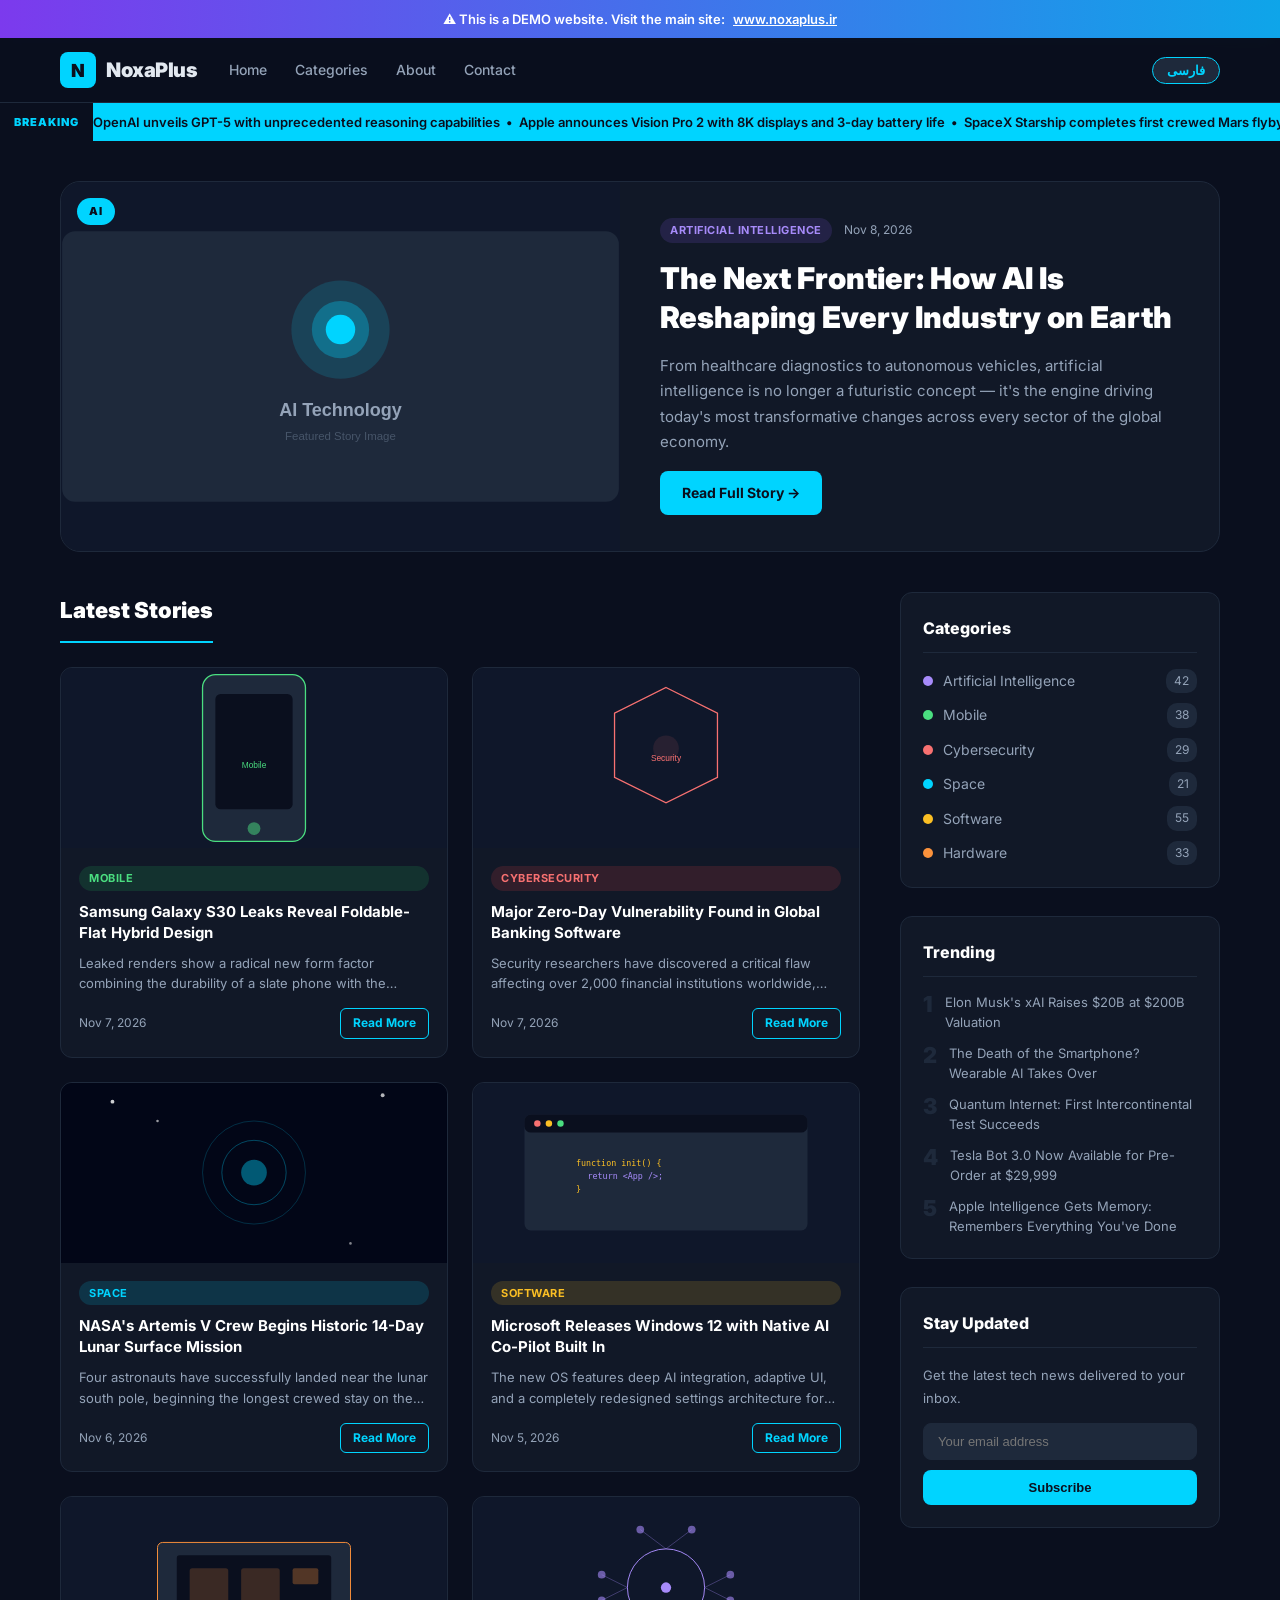
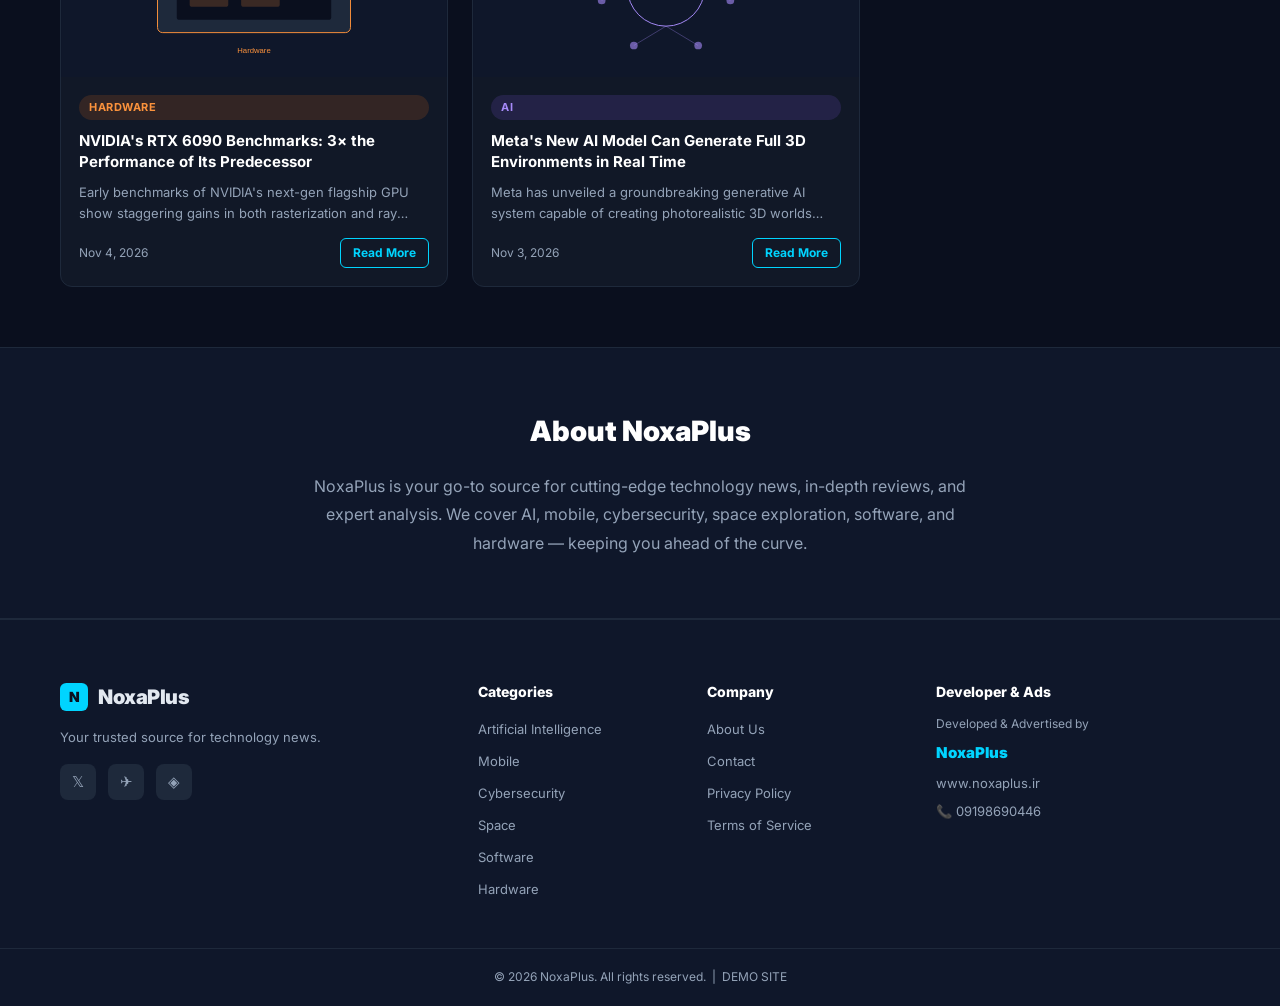
==== index.html @ c2818c13 "Initial commit: NoxaPlus tech news demo site" ====
<!DOCTYPE html>
<html lang="en" dir="ltr">
<head>
  <meta charset="UTF-8" />
  <meta name="viewport" content="width=device-width, initial-scale=1.0" />
  <title>NoxaPlus — Tech News (DEMO)</title>
  <link rel="stylesheet" href="style.css" />
  <link rel="preconnect" href="https://fonts.googleapis.com" />
  <link rel="preconnect" href="https://fonts.gstatic.com" crossorigin />
  <link href="https://fonts.googleapis.com/css2?family=Inter:wght@400;600;700;900&family=Vazirmatn:wght@400;600;700;900&display=swap" rel="stylesheet" />
</head>
<body>

<!-- DEMO BANNER -->
<div class="demo-banner">
  <span data-en="⚠️ This is a DEMO website. Visit the main site:" data-fa="⚠️ این یک وب‌سایت نمونه است. به سایت اصلی مراجعه کنید:"></span>
  <a href="https://www.noxaplus.ir" target="_blank">www.noxaplus.ir</a>
</div>

<!-- HEADER -->
<header class="header">
  <div class="container header-inner">
    <a href="#" class="logo">
      <svg width="36" height="36" viewBox="0 0 36 36" fill="none" xmlns="http://www.w3.org/2000/svg">
        <rect width="36" height="36" rx="8" fill="#00d4ff"/>
        <text x="18" y="25" text-anchor="middle" font-size="18" font-weight="900" fill="#0a0f1e" font-family="Inter">N</text>
      </svg>
      <span>NoxaPlus</span>
    </a>
    <nav class="nav">
      <a href="#" data-en="Home" data-fa="خانه">Home</a>
      <a href="#categories" data-en="Categories" data-fa="دسته‌بندی">Categories</a>
      <a href="#about" data-en="About" data-fa="درباره">About</a>
      <a href="#contact" data-en="Contact" data-fa="تماس">Contact</a>
    </nav>
    <button class="lang-toggle" id="langToggle" onclick="toggleLang()">فارسی</button>
    <button class="menu-btn" id="menuBtn" onclick="toggleMenu()">☰</button>
  </div>
  <nav class="mobile-nav" id="mobileNav">
    <a href="#" data-en="Home" data-fa="خانه">Home</a>
    <a href="#categories" data-en="Categories" data-fa="دسته‌بندی">Categories</a>
    <a href="#about" data-en="About" data-fa="درباره">About</a>
    <a href="#contact" data-en="Contact" data-fa="تماس">Contact</a>
  </nav>
</header>

<!-- BREAKING NEWS TICKER -->
<div class="ticker-wrap">
  <div class="ticker-label" data-en="BREAKING" data-fa="خبر فوری">BREAKING</div>
  <div class="ticker">
    <div class="ticker-inner">
      <span data-en="OpenAI unveils GPT-5 with unprecedented reasoning capabilities" data-fa="اوپن‌ای جی‌پی‌تی ۵ را با قابلیت‌های استدلالی بی‌سابقه معرفی کرد"></span> &nbsp;•&nbsp;
      <span data-en="Apple announces Vision Pro 2 with 8K displays and 3-day battery life" data-fa="اپل ویژن پرو ۲ با نمایشگر ۸K و باتری ۳ روزه معرفی کرد"></span> &nbsp;•&nbsp;
      <span data-en="SpaceX Starship completes first crewed Mars flyby mission" data-fa="اسپیس‌ایکس استارشیپ اولین ماموریت انسانی اطراف مریخ را تکمیل کرد"></span> &nbsp;•&nbsp;
      <span data-en="Google DeepMind solves protein folding for all known life forms" data-fa="گوگل دیپ‌مایند تاخوردگی پروتئین برای تمام موجودات شناخته‌شده را حل کرد"></span> &nbsp;•&nbsp;
      <span data-en="Samsung unveils 2nm chip architecture, 40% faster than current generation" data-fa="سامسونگ معماری چیپ ۲ نانومتری را معرفی کرد، ۴۰٪ سریع‌تر از نسل فعلی"></span>
    </div>
  </div>
</div>

<!-- HERO -->
<section class="hero container">
  <div class="hero-card">
    <div class="hero-img">
      <img src="assets/hero.svg" alt="Featured" />
      <span class="hero-tag" data-en="AI" data-fa="هوش مصنوعی">AI</span>
    </div>
    <div class="hero-body">
      <div class="meta">
        <span class="category-badge ai" data-en="Artificial Intelligence" data-fa="هوش مصنوعی">Artificial Intelligence</span>
        <span class="date">Nov 8, 2026</span>
      </div>
      <h1 data-en="The Next Frontier: How AI Is Reshaping Every Industry on Earth" data-fa="مرز بعدی: چگونه هوش مصنوعی هر صنعتی را در زمین بازتعریف می‌کند">The Next Frontier: How AI Is Reshaping Every Industry on Earth</h1>
      <p data-en="From healthcare diagnostics to autonomous vehicles, artificial intelligence is no longer a futuristic concept — it's the engine driving today's most transformative changes across every sector of the global economy." data-fa="از تشخیص پزشکی تا خودروهای خودران، هوش مصنوعی دیگر یک مفهوم آینده‌نگرانه نیست — بلکه موتور محرک تحولات امروز در هر بخش از اقتصاد جهانی است.">From healthcare diagnostics to autonomous vehicles, artificial intelligence is no longer a futuristic concept — it's the engine driving today's most transformative changes across every sector of the global economy.</p>
      <a href="#" class="btn-read" data-en="Read Full Story →" data-fa="مطالعه کامل →">Read Full Story →</a>
    </div>
  </div>
</section>

<!-- MAIN CONTENT -->
<main class="main-layout container">

  <!-- NEWS GRID -->
  <section class="news-section">
    <h2 class="section-title" data-en="Latest Stories" data-fa="آخرین اخبار">Latest Stories</h2>
    <div class="news-grid">

      <article class="card">
        <div class="card-img"><img src="assets/mobile.svg" alt="Mobile" /></div>
        <div class="card-body">
          <span class="category-badge mobile" data-en="Mobile" data-fa="موبایل">Mobile</span>
          <h3 data-en="Samsung Galaxy S30 Leaks Reveal Foldable-Flat Hybrid Design" data-fa="لیک‌های گلکسی S30 سامسونگ طراحی هیبریدی تاشو-تخت را نشان می‌دهد">Samsung Galaxy S30 Leaks Reveal Foldable-Flat Hybrid Design</h3>
          <p class="card-excerpt" data-en="Leaked renders show a radical new form factor combining the durability of a slate phone with the flexibility of a foldable." data-fa="رندرهای لیک‌شده یک فرم‌فاکتور جدید رادیکال را نشان می‌دهد.">Leaked renders show a radical new form factor combining the durability of a slate phone with the flexibility of a foldable.</p>
          <div class="card-footer">
            <span class="date">Nov 7, 2026</span>
            <a href="#" class="btn-more" data-en="Read More" data-fa="بیشتر بخوانید">Read More</a>
          </div>
        </div>
      </article>

      <article class="card">
        <div class="card-img"><img src="assets/cyber.svg" alt="Cybersecurity" /></div>
        <div class="card-body">
          <span class="category-badge cyber" data-en="Cybersecurity" data-fa="امنیت سایبری">Cybersecurity</span>
          <h3 data-en="Major Zero-Day Vulnerability Found in Global Banking Software" data-fa="آسیب‌پذیری روز صفر بزرگ در نرم‌افزار بانکداری جهانی کشف شد">Major Zero-Day Vulnerability Found in Global Banking Software</h3>
          <p class="card-excerpt" data-en="Security researchers have discovered a critical flaw affecting over 2,000 financial institutions worldwide, prompting emergency patches." data-fa="محققان امنیتی یک نقص حیاتی کشف کرده‌اند که بیش از ۲۰۰۰ موسسه مالی را تحت تأثیر قرار می‌دهد.">Security researchers have discovered a critical flaw affecting over 2,000 financial institutions worldwide, prompting emergency patches.</p>
          <div class="card-footer">
            <span class="date">Nov 7, 2026</span>
            <a href="#" class="btn-more" data-en="Read More" data-fa="بیشتر بخوانید">Read More</a>
          </div>
        </div>
      </article>

      <article class="card">
        <div class="card-img"><img src="assets/space.svg" alt="Space" /></div>
        <div class="card-body">
          <span class="category-badge space" data-en="Space" data-fa="فضا">Space</span>
          <h3 data-en="NASA's Artemis V Crew Begins Historic 14-Day Lunar Surface Mission" data-fa="خدمه آرتمیس ۵ ناسا ماموریت تاریخی ۱۴ روزه روی سطح ماه را آغاز کرد">NASA's Artemis V Crew Begins Historic 14-Day Lunar Surface Mission</h3>
          <p class="card-excerpt" data-en="Four astronauts have successfully landed near the lunar south pole, beginning the longest crewed stay on the Moon in history." data-fa="چهار فضانورد با موفقیت در نزدیکی قطب جنوب ماه فرود آمدند.">Four astronauts have successfully landed near the lunar south pole, beginning the longest crewed stay on the Moon in history.</p>
          <div class="card-footer">
            <span class="date">Nov 6, 2026</span>
            <a href="#" class="btn-more" data-en="Read More" data-fa="بیشتر بخوانید">Read More</a>
          </div>
        </div>
      </article>

      <article class="card">
        <div class="card-img"><img src="assets/software.svg" alt="Software" /></div>
        <div class="card-body">
          <span class="category-badge software" data-en="Software" data-fa="نرم‌افزار">Software</span>
          <h3 data-en="Microsoft Releases Windows 12 with Native AI Co-Pilot Built In" data-fa="مایکروسافت ویندوز ۱۲ را با دستیار هوش مصنوعی داخلی منتشر کرد">Microsoft Releases Windows 12 with Native AI Co-Pilot Built In</h3>
          <p class="card-excerpt" data-en="The new OS features deep AI integration, adaptive UI, and a completely redesigned settings architecture for enterprise and home users." data-fa="سیستم‌عامل جدید دارای یکپارچگی عمیق هوش مصنوعی و رابط کاربری تطبیقی است.">The new OS features deep AI integration, adaptive UI, and a completely redesigned settings architecture for enterprise and home users.</p>
          <div class="card-footer">
            <span class="date">Nov 5, 2026</span>
            <a href="#" class="btn-more" data-en="Read More" data-fa="بیشتر بخوانید">Read More</a>
          </div>
        </div>
      </article>

      <article class="card">
        <div class="card-img"><img src="assets/hardware.svg" alt="Hardware" /></div>
        <div class="card-body">
          <span class="category-badge hardware" data-en="Hardware" data-fa="سخت‌افزار">Hardware</span>
          <h3 data-en="NVIDIA's RTX 6090 Benchmarks: 3× the Performance of Its Predecessor" data-fa="بنچمارک RTX 6090 انویدیا: ۳ برابر عملکرد نسل قبل">NVIDIA's RTX 6090 Benchmarks: 3× the Performance of Its Predecessor</h3>
          <p class="card-excerpt" data-en="Early benchmarks of NVIDIA's next-gen flagship GPU show staggering gains in both rasterization and ray tracing workloads." data-fa="بنچمارک‌های اولیه GPU پرچم‌دار نسل بعدی انویدیا پیشرفت‌های شگفت‌انگیزی نشان می‌دهد.">Early benchmarks of NVIDIA's next-gen flagship GPU show staggering gains in both rasterization and ray tracing workloads.</p>
          <div class="card-footer">
            <span class="date">Nov 4, 2026</span>
            <a href="#" class="btn-more" data-en="Read More" data-fa="بیشتر بخوانید">Read More</a>
          </div>
        </div>
      </article>

      <article class="card">
        <div class="card-img"><img src="assets/ai2.svg" alt="AI" /></div>
        <div class="card-body">
          <span class="category-badge ai" data-en="AI" data-fa="هوش مصنوعی">AI</span>
          <h3 data-en="Meta's New AI Model Can Generate Full 3D Environments in Real Time" data-fa="مدل هوش مصنوعی جدید متا می‌تواند محیط‌های سه‌بعدی کامل را در لحظه تولید کند">Meta's New AI Model Can Generate Full 3D Environments in Real Time</h3>
          <p class="card-excerpt" data-en="Meta has unveiled a groundbreaking generative AI system capable of creating photorealistic 3D worlds from a single text prompt." data-fa="متا یک سیستم هوش مصنوعی مولد پیشرفته معرفی کرد که قادر است دنیاهای سه‌بعدی فتورئالیستی از یک پرامپت متنی بسازد.">Meta has unveiled a groundbreaking generative AI system capable of creating photorealistic 3D worlds from a single text prompt.</p>
          <div class="card-footer">
            <span class="date">Nov 3, 2026</span>
            <a href="#" class="btn-more" data-en="Read More" data-fa="بیشتر بخوانید">Read More</a>
          </div>
        </div>
      </article>

    </div>
  </section>

  <!-- SIDEBAR -->
  <aside class="sidebar" id="categories">
    <div class="sidebar-widget">
      <h3 data-en="Categories" data-fa="دسته‌بندی‌ها">Categories</h3>
      <ul class="cat-list">
        <li><a href="#"><span class="cat-dot ai"></span><span data-en="Artificial Intelligence" data-fa="هوش مصنوعی">Artificial Intelligence</span><em>42</em></a></li>
        <li><a href="#"><span class="cat-dot mobile"></span><span data-en="Mobile" data-fa="موبایل">Mobile</span><em>38</em></a></li>
        <li><a href="#"><span class="cat-dot cyber"></span><span data-en="Cybersecurity" data-fa="امنیت سایبری">Cybersecurity</span><em>29</em></a></li>
        <li><a href="#"><span class="cat-dot space"></span><span data-en="Space" data-fa="فضا">Space</span><em>21</em></a></li>
        <li><a href="#"><span class="cat-dot software"></span><span data-en="Software" data-fa="نرم‌افزار">Software</span><em>55</em></a></li>
        <li><a href="#"><span class="cat-dot hardware"></span><span data-en="Hardware" data-fa="سخت‌افزار">Hardware</span><em>33</em></a></li>
      </ul>
    </div>

    <div class="sidebar-widget trending">
      <h3 data-en="Trending" data-fa="ترند">Trending</h3>
      <ol class="trend-list">
        <li><a href="#" data-en="Elon Musk's xAI Raises $20B at $200B Valuation" data-fa="xAI ایلان ماسک ۲۰ میلیارد دلار با ارزش‌گذاری ۲۰۰ میلیارد دلار جذب کرد">Elon Musk's xAI Raises $20B at $200B Valuation</a></li>
        <li><a href="#" data-en="The Death of the Smartphone? Wearable AI Takes Over" data-fa="مرگ گوشی هوشمند؟ هوش مصنوعی پوشیدنی تسخیر می‌کند">The Death of the Smartphone? Wearable AI Takes Over</a></li>
        <li><a href="#" data-en="Quantum Internet: First Intercontinental Test Succeeds" data-fa="اینترنت کوانتومی: اولین آزمایش بین‌قاره‌ای موفق شد">Quantum Internet: First Intercontinental Test Succeeds</a></li>
        <li><a href="#" data-en="Tesla Bot 3.0 Now Available for Pre-Order at $29,999" data-fa="تسلا بات ۳.۰ اکنون برای پیش‌سفارش با قیمت ۲۹,۹۹۹ دلار موجود است">Tesla Bot 3.0 Now Available for Pre-Order at $29,999</a></li>
        <li><a href="#" data-en="Apple Intelligence Gets Memory: Remembers Everything You've Done" data-fa="اپل اینتلیجنس حافظه می‌گیرد: همه چیز را به یاد می‌آورد">Apple Intelligence Gets Memory: Remembers Everything You've Done</a></li>
      </ol>
    </div>

    <div class="sidebar-widget newsletter" id="contact">
      <h3 data-en="Stay Updated" data-fa="به‌روز بمانید">Stay Updated</h3>
      <p data-en="Get the latest tech news delivered to your inbox." data-fa="آخرین اخبار فناوری را در صندوق ورودی خود دریافت کنید.">Get the latest tech news delivered to your inbox.</p>
      <form onsubmit="return false">
        <input type="email" placeholder="" id="emailInput" data-en-placeholder="Your email address" data-fa-placeholder="آدرس ایمیل شما" />
        <button type="submit" data-en="Subscribe" data-fa="عضویت">Subscribe</button>
      </form>
    </div>
  </aside>

</main>

<!-- ABOUT -->
<section class="about-section" id="about">
  <div class="container">
    <h2 data-en="About NoxaPlus" data-fa="درباره نوکساپلاس">About NoxaPlus</h2>
    <p data-en="NoxaPlus is your go-to source for cutting-edge technology news, in-depth reviews, and expert analysis. We cover AI, mobile, cybersecurity, space exploration, software, and hardware — keeping you ahead of the curve." data-fa="نوکساپلاس منبع اصلی شما برای اخبار فناوری پیشرفته، بررسی‌های عمیق و تحلیل‌های تخصصی است. ما هوش مصنوعی، موبایل، امنیت سایبری، اکتشاف فضا، نرم‌افزار و سخت‌افزار را پوشش می‌دهیم.">NoxaPlus is your go-to source for cutting-edge technology news, in-depth reviews, and expert analysis. We cover AI, mobile, cybersecurity, space exploration, software, and hardware — keeping you ahead of the curve.</p>
  </div>
</section>

<!-- FOOTER -->
<footer class="footer">
  <div class="container footer-inner">
    <div class="footer-brand">
      <a href="#" class="logo">
        <svg width="28" height="28" viewBox="0 0 36 36" fill="none"><rect width="36" height="36" rx="8" fill="#00d4ff"/><text x="18" y="25" text-anchor="middle" font-size="18" font-weight="900" fill="#0a0f1e" font-family="Inter">N</text></svg>
        <span>NoxaPlus</span>
      </a>
      <p data-en="Your trusted source for technology news." data-fa="منبع مورد اعتماد شما برای اخبار فناوری.">Your trusted source for technology news.</p>
      <div class="social-links">
        <a href="#" aria-label="Twitter" class="social">𝕏</a>
        <a href="#" aria-label="Telegram" class="social">✈</a>
        <a href="#" aria-label="Instagram" class="social">◈</a>
      </div>
    </div>
    <div class="footer-links">
      <h4 data-en="Categories" data-fa="دسته‌بندی‌ها">Categories</h4>
      <a href="#" data-en="Artificial Intelligence" data-fa="هوش مصنوعی">Artificial Intelligence</a>
      <a href="#" data-en="Mobile" data-fa="موبایل">Mobile</a>
      <a href="#" data-en="Cybersecurity" data-fa="امنیت سایبری">Cybersecurity</a>
      <a href="#" data-en="Space" data-fa="فضا">Space</a>
      <a href="#" data-en="Software" data-fa="نرم‌افزار">Software</a>
      <a href="#" data-en="Hardware" data-fa="سخت‌افزار">Hardware</a>
    </div>
    <div class="footer-links">
      <h4 data-en="Company" data-fa="شرکت">Company</h4>
      <a href="#about" data-en="About Us" data-fa="درباره ما">About Us</a>
      <a href="#contact" data-en="Contact" data-fa="تماس">Contact</a>
      <a href="#" data-en="Privacy Policy" data-fa="سیاست حریم خصوصی">Privacy Policy</a>
      <a href="#" data-en="Terms of Service" data-fa="شرایط استفاده">Terms of Service</a>
    </div>
    <div class="footer-dev">
      <h4 data-en="Developer & Ads" data-fa="توسعه‌دهنده و تبلیغات">Developer & Ads</h4>
      <p data-en="Developed & Advertised by" data-fa="توسعه‌یافته و تبلیغ‌شده توسط">Developed & Advertised by</p>
      <strong>NoxaPlus</strong>
      <a href="https://www.noxaplus.ir" target="_blank">www.noxaplus.ir</a>
      <a href="tel:09198690446">📞 09198690446</a>
    </div>
  </div>
  <div class="footer-bottom">
    <p>© 2026 NoxaPlus. <span data-en="All rights reserved." data-fa="تمام حقوق محفوظ است.">All rights reserved.</span> &nbsp;|&nbsp; <span data-en="DEMO SITE" data-fa="سایت نمونه">DEMO SITE</span></p>
  </div>
</footer>

<script src="script.js"></script>
</body>
</html>
---- style.css ----
/* ===== VARIABLES ===== */
:root {
  --bg: #0a0f1e;
  --bg2: #0f172a;
  --bg3: #1e293b;
  --accent: #00d4ff;
  --accent2: #0ea5e9;
  --text: #e2e8f0;
  --text2: #94a3b8;
  --border: #1e293b;
  --card-bg: #111827;
  --radius: 12px;
  --font: 'Inter', sans-serif;
  --font-fa: 'Vazirmatn', sans-serif;
}

/* ===== RESET ===== */
*, *::before, *::after { box-sizing: border-box; margin: 0; padding: 0; }
html { scroll-behavior: smooth; }
body {
  background: var(--bg);
  color: var(--text);
  font-family: var(--font);
  font-size: 15px;
  line-height: 1.7;
}
body[lang="fa"] { font-family: var(--font-fa); direction: rtl; }
a { color: var(--accent); text-decoration: none; transition: opacity .2s; }
a:hover { opacity: .75; }
img { max-width: 100%; display: block; border-radius: var(--radius); }

/* ===== CONTAINER ===== */
.container { max-width: 1200px; margin: 0 auto; padding: 0 20px; }

/* ===== DEMO BANNER ===== */
.demo-banner {
  background: linear-gradient(90deg, #7c3aed, #0ea5e9);
  text-align: center;
  padding: 8px 16px;
  font-size: 13px;
  font-weight: 600;
  color: #fff;
  display: flex;
  justify-content: center;
  gap: 8px;
  flex-wrap: wrap;
}
.demo-banner a { color: #fff; text-decoration: underline; }

/* ===== HEADER ===== */
.header {
  background: rgba(10,15,30,.95);
  backdrop-filter: blur(10px);
  border-bottom: 1px solid var(--border);
  position: sticky;
  top: 0;
  z-index: 100;
}
.header-inner {
  display: flex;
  align-items: center;
  gap: 32px;
  padding: 14px 20px;
}
.logo {
  display: flex;
  align-items: center;
  gap: 10px;
  font-size: 20px;
  font-weight: 900;
  color: var(--text);
  letter-spacing: -0.5px;
  white-space: nowrap;
}
.logo:hover { opacity: 1; color: var(--accent); }
.nav { display: flex; gap: 28px; flex: 1; }
.nav a { color: var(--text2); font-size: 14px; font-weight: 500; }
.nav a:hover { color: var(--accent); opacity: 1; }
.lang-toggle {
  background: var(--bg3);
  color: var(--accent);
  border: 1px solid var(--accent);
  border-radius: 20px;
  padding: 5px 14px;
  font-size: 13px;
  font-weight: 600;
  cursor: pointer;
  transition: all .2s;
  white-space: nowrap;
}
.lang-toggle:hover { background: var(--accent); color: var(--bg); }
.menu-btn {
  display: none;
  background: none;
  border: none;
  color: var(--text);
  font-size: 22px;
  cursor: pointer;
  margin-left: auto;
}
.mobile-nav {
  display: none;
  flex-direction: column;
  padding: 12px 20px 16px;
  gap: 12px;
  border-top: 1px solid var(--border);
}
.mobile-nav a { color: var(--text2); font-weight: 500; }
.mobile-nav.open { display: flex; }

/* ===== TICKER ===== */
.ticker-wrap {
  background: var(--accent);
  color: var(--bg);
  display: flex;
  align-items: center;
  overflow: hidden;
  height: 38px;
}
.ticker-label {
  background: #0a0f1e;
  color: var(--accent);
  font-size: 11px;
  font-weight: 900;
  letter-spacing: 1px;
  padding: 0 14px;
  height: 100%;
  display: flex;
  align-items: center;
  white-space: nowrap;
  flex-shrink: 0;
}
.ticker { flex: 1; overflow: hidden; }
.ticker-inner {
  display: inline-block;
  white-space: nowrap;
  animation: ticker 40s linear infinite;
  font-size: 13px;
  font-weight: 600;
  padding-right: 60px;
}
@keyframes ticker {
  0%   { transform: translateX(100vw); }
  100% { transform: translateX(-100%); }
}
body[lang="fa"] .ticker-inner { animation-direction: reverse; }

/* ===== HERO ===== */
.hero { padding: 40px 20px; }
.hero-card {
  display: grid;
  grid-template-columns: 1fr 1fr;
  gap: 40px;
  background: var(--card-bg);
  border-radius: 20px;
  overflow: hidden;
  border: 1px solid var(--border);
  transition: transform .3s, box-shadow .3s;
}
.hero-card:hover { transform: translateY(-4px); box-shadow: 0 20px 60px rgba(0,212,255,.1); }
.hero-img { position: relative; min-height: 320px; overflow: hidden; }
.hero-img img { width: 100%; height: 100%; object-fit: cover; border-radius: 0; }
.hero-tag {
  position: absolute;
  top: 16px;
  left: 16px;
  background: var(--accent);
  color: var(--bg);
  font-size: 11px;
  font-weight: 900;
  letter-spacing: 1px;
  padding: 4px 12px;
  border-radius: 20px;
}
body[lang="fa"] .hero-tag { left: auto; right: 16px; }
.hero-body {
  padding: 36px 36px 36px 0;
  display: flex;
  flex-direction: column;
  justify-content: center;
  gap: 16px;
}
body[lang="fa"] .hero-body { padding: 36px 0 36px 36px; }
.hero-body h1 { font-size: clamp(22px, 2.5vw, 30px); font-weight: 900; line-height: 1.3; color: #fff; }
.hero-body p { color: var(--text2); font-size: 15px; }
.meta { display: flex; align-items: center; gap: 12px; flex-wrap: wrap; }
.date { font-size: 12px; color: var(--text2); }
.btn-read {
  display: inline-flex;
  align-items: center;
  background: var(--accent);
  color: var(--bg);
  font-weight: 700;
  font-size: 14px;
  padding: 10px 22px;
  border-radius: 8px;
  width: fit-content;
  transition: background .2s, transform .2s;
}
.btn-read:hover { background: var(--accent2); color: #fff; opacity: 1; transform: translateX(3px); }

/* ===== CATEGORY BADGES ===== */
.category-badge {
  font-size: 11px;
  font-weight: 700;
  padding: 3px 10px;
  border-radius: 20px;
  letter-spacing: .5px;
  text-transform: uppercase;
}
.ai       { background: rgba(139,92,246,.15); color: #a78bfa; }
.mobile   { background: rgba(34,197,94,.15);  color: #4ade80; }
.cyber    { background: rgba(239,68,68,.15);  color: #f87171; }
.space    { background: rgba(0,212,255,.15);  color: #00d4ff; }
.software { background: rgba(251,191,36,.15); color: #fbbf24; }
.hardware { background: rgba(249,115,22,.15); color: #fb923c; }

/* ===== MAIN LAYOUT ===== */
.main-layout {
  display: grid;
  grid-template-columns: 1fr 320px;
  gap: 40px;
  padding: 0 20px 60px;
  align-items: start;
}
body[lang="fa"] .main-layout { grid-template-columns: 320px 1fr; }

/* ===== SECTION TITLE ===== */
.section-title {
  font-size: 22px;
  font-weight: 900;
  color: #fff;
  margin-bottom: 24px;
  padding-bottom: 12px;
  border-bottom: 2px solid var(--accent);
  display: inline-block;
}

/* ===== NEWS GRID ===== */
.news-grid {
  display: grid;
  grid-template-columns: repeat(2, 1fr);
  gap: 24px;
}
.card {
  background: var(--card-bg);
  border-radius: var(--radius);
  border: 1px solid var(--border);
  overflow: hidden;
  transition: transform .3s, box-shadow .3s;
}
.card:hover { transform: translateY(-6px); box-shadow: 0 16px 40px rgba(0,212,255,.08); }
.card-img { height: 180px; overflow: hidden; }
.card-img img { width: 100%; height: 100%; object-fit: cover; border-radius: 0; transition: transform .4s; }
.card:hover .card-img img { transform: scale(1.05); }
.card-body { padding: 18px; display: flex; flex-direction: column; gap: 10px; }
.card-body h3 { font-size: 15px; font-weight: 700; color: #fff; line-height: 1.4; }
.card-excerpt { font-size: 13px; color: var(--text2); line-height: 1.6; display: -webkit-box; -webkit-line-clamp: 2; -webkit-box-orient: vertical; overflow: hidden; }
.card-footer { display: flex; justify-content: space-between; align-items: center; margin-top: 4px; }
.btn-more {
  font-size: 12px;
  font-weight: 700;
  color: var(--accent);
  border: 1px solid var(--accent);
  padding: 4px 12px;
  border-radius: 6px;
  transition: all .2s;
}
.btn-more:hover { background: var(--accent); color: var(--bg); opacity: 1; }

/* ===== SIDEBAR ===== */
.sidebar { display: flex; flex-direction: column; gap: 28px; position: sticky; top: 80px; }
.sidebar-widget {
  background: var(--card-bg);
  border: 1px solid var(--border);
  border-radius: var(--radius);
  padding: 22px;
}
.sidebar-widget h3 { font-size: 16px; font-weight: 800; color: #fff; margin-bottom: 16px; padding-bottom: 10px; border-bottom: 1px solid var(--border); }
.cat-list { list-style: none; display: flex; flex-direction: column; gap: 10px; }
.cat-list a { display: flex; align-items: center; gap: 10px; color: var(--text2); font-size: 14px; }
.cat-list a:hover { color: var(--text); opacity: 1; }
.cat-list em { margin-left: auto; font-style: normal; font-size: 12px; color: var(--text2); background: var(--bg3); padding: 2px 8px; border-radius: 10px; }
body[lang="fa"] .cat-list em { margin-left: 0; margin-right: auto; }
.cat-dot { width: 10px; height: 10px; border-radius: 50%; flex-shrink: 0; }
.cat-dot.ai       { background: #a78bfa; }
.cat-dot.mobile   { background: #4ade80; }
.cat-dot.cyber    { background: #f87171; }
.cat-dot.space    { background: #00d4ff; }
.cat-dot.software { background: #fbbf24; }
.cat-dot.hardware { background: #fb923c; }

.trend-list { list-style: none; counter-reset: trend; display: flex; flex-direction: column; gap: 12px; }
.trend-list li { counter-increment: trend; display: flex; gap: 12px; align-items: flex-start; }
.trend-list li::before { content: counter(trend); font-size: 22px; font-weight: 900; color: var(--border); line-height: 1; flex-shrink: 0; }
.trend-list a { font-size: 13px; color: var(--text2); line-height: 1.5; }
.trend-list a:hover { color: var(--accent); opacity: 1; }

.newsletter p { font-size: 13px; color: var(--text2); margin-bottom: 14px; }
.newsletter form { display: flex; flex-direction: column; gap: 10px; }
.newsletter input {
  background: var(--bg3);
  border: 1px solid var(--border);
  border-radius: 8px;
  padding: 10px 14px;
  color: var(--text);
  font-size: 13px;
  outline: none;
  transition: border-color .2s;
}
.newsletter input:focus { border-color: var(--accent); }
.newsletter button {
  background: var(--accent);
  color: var(--bg);
  border: none;
  border-radius: 8px;
  padding: 10px;
  font-size: 13px;
  font-weight: 700;
  cursor: pointer;
  transition: background .2s;
}
.newsletter button:hover { background: var(--accent2); }

/* ===== ABOUT SECTION ===== */
.about-section {
  background: var(--bg2);
  border-top: 1px solid var(--border);
  border-bottom: 1px solid var(--border);
  padding: 60px 20px;
  text-align: center;
}
.about-section h2 { font-size: 28px; font-weight: 900; color: #fff; margin-bottom: 16px; }
.about-section p { max-width: 680px; margin: 0 auto; color: var(--text2); font-size: 16px; line-height: 1.8; }

/* ===== FOOTER ===== */
.footer { background: var(--bg2); padding: 60px 0 0; border-top: 1px solid var(--border); }
.footer-inner {
  display: grid;
  grid-template-columns: 2fr 1fr 1fr 1.5fr;
  gap: 40px;
  padding: 0 20px 48px;
}
.footer-brand .logo { margin-bottom: 12px; color: var(--text); }
.footer-brand p { font-size: 13px; color: var(--text2); margin-bottom: 16px; }
.social-links { display: flex; gap: 12px; }
.social {
  width: 36px; height: 36px;
  background: var(--bg3);
  border-radius: 8px;
  display: flex; align-items: center; justify-content: center;
  font-size: 15px;
  color: var(--text2);
  transition: all .2s;
}
.social:hover { background: var(--accent); color: var(--bg); opacity: 1; }
.footer-links { display: flex; flex-direction: column; gap: 10px; }
.footer-links h4 { font-size: 14px; font-weight: 800; color: #fff; margin-bottom: 4px; }
.footer-links a { font-size: 13px; color: var(--text2); }
.footer-links a:hover { color: var(--accent); opacity: 1; }
.footer-dev { display: flex; flex-direction: column; gap: 6px; }
.footer-dev h4 { font-size: 14px; font-weight: 800; color: #fff; margin-bottom: 4px; }
.footer-dev p { font-size: 12px; color: var(--text2); }
.footer-dev strong { font-size: 15px; color: var(--accent); font-weight: 900; }
.footer-dev a { font-size: 13px; color: var(--text2); }
.footer-dev a:hover { color: var(--accent); opacity: 1; }
.footer-bottom {
  border-top: 1px solid var(--border);
  text-align: center;
  padding: 18px 20px;
  font-size: 12px;
  color: var(--text2);
}

/* ===== RESPONSIVE ===== */
@media (max-width: 1024px) {
  .main-layout { grid-template-columns: 1fr; }
  body[lang="fa"] .main-layout { grid-template-columns: 1fr; }
  .sidebar { position: static; }
  .footer-inner { grid-template-columns: 1fr 1fr; }
}
@media (max-width: 768px) {
  .hero-card { grid-template-columns: 1fr; }
  .hero-body { padding: 24px; }
  body[lang="fa"] .hero-body { padding: 24px; }
  .news-grid { grid-template-columns: 1fr; }
  .nav { display: none; }
  .menu-btn { display: block; }
  .footer-inner { grid-template-columns: 1fr; gap: 28px; }
  .header-inner { gap: 12px; }
}
@media (max-width: 480px) {
  .hero { padding: 24px 12px; }
  .main-layout { padding: 0 12px 40px; }
}
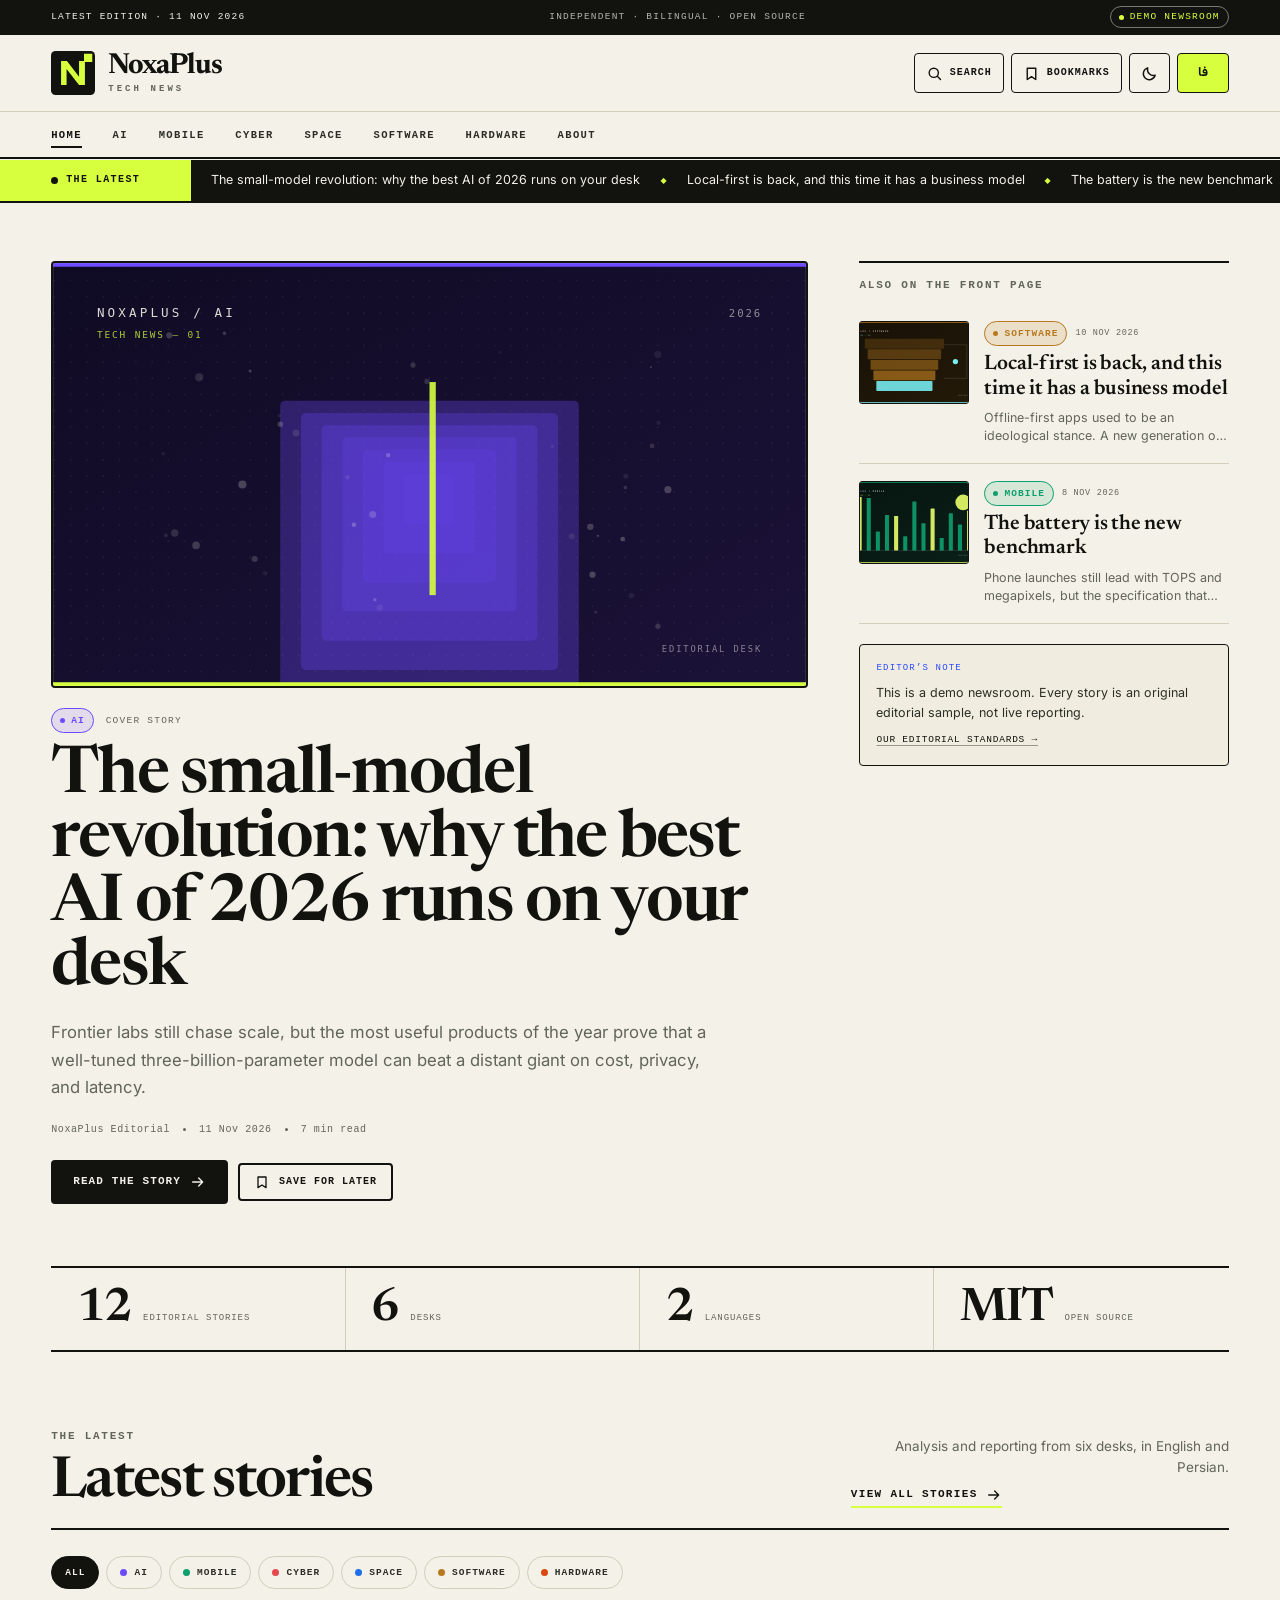
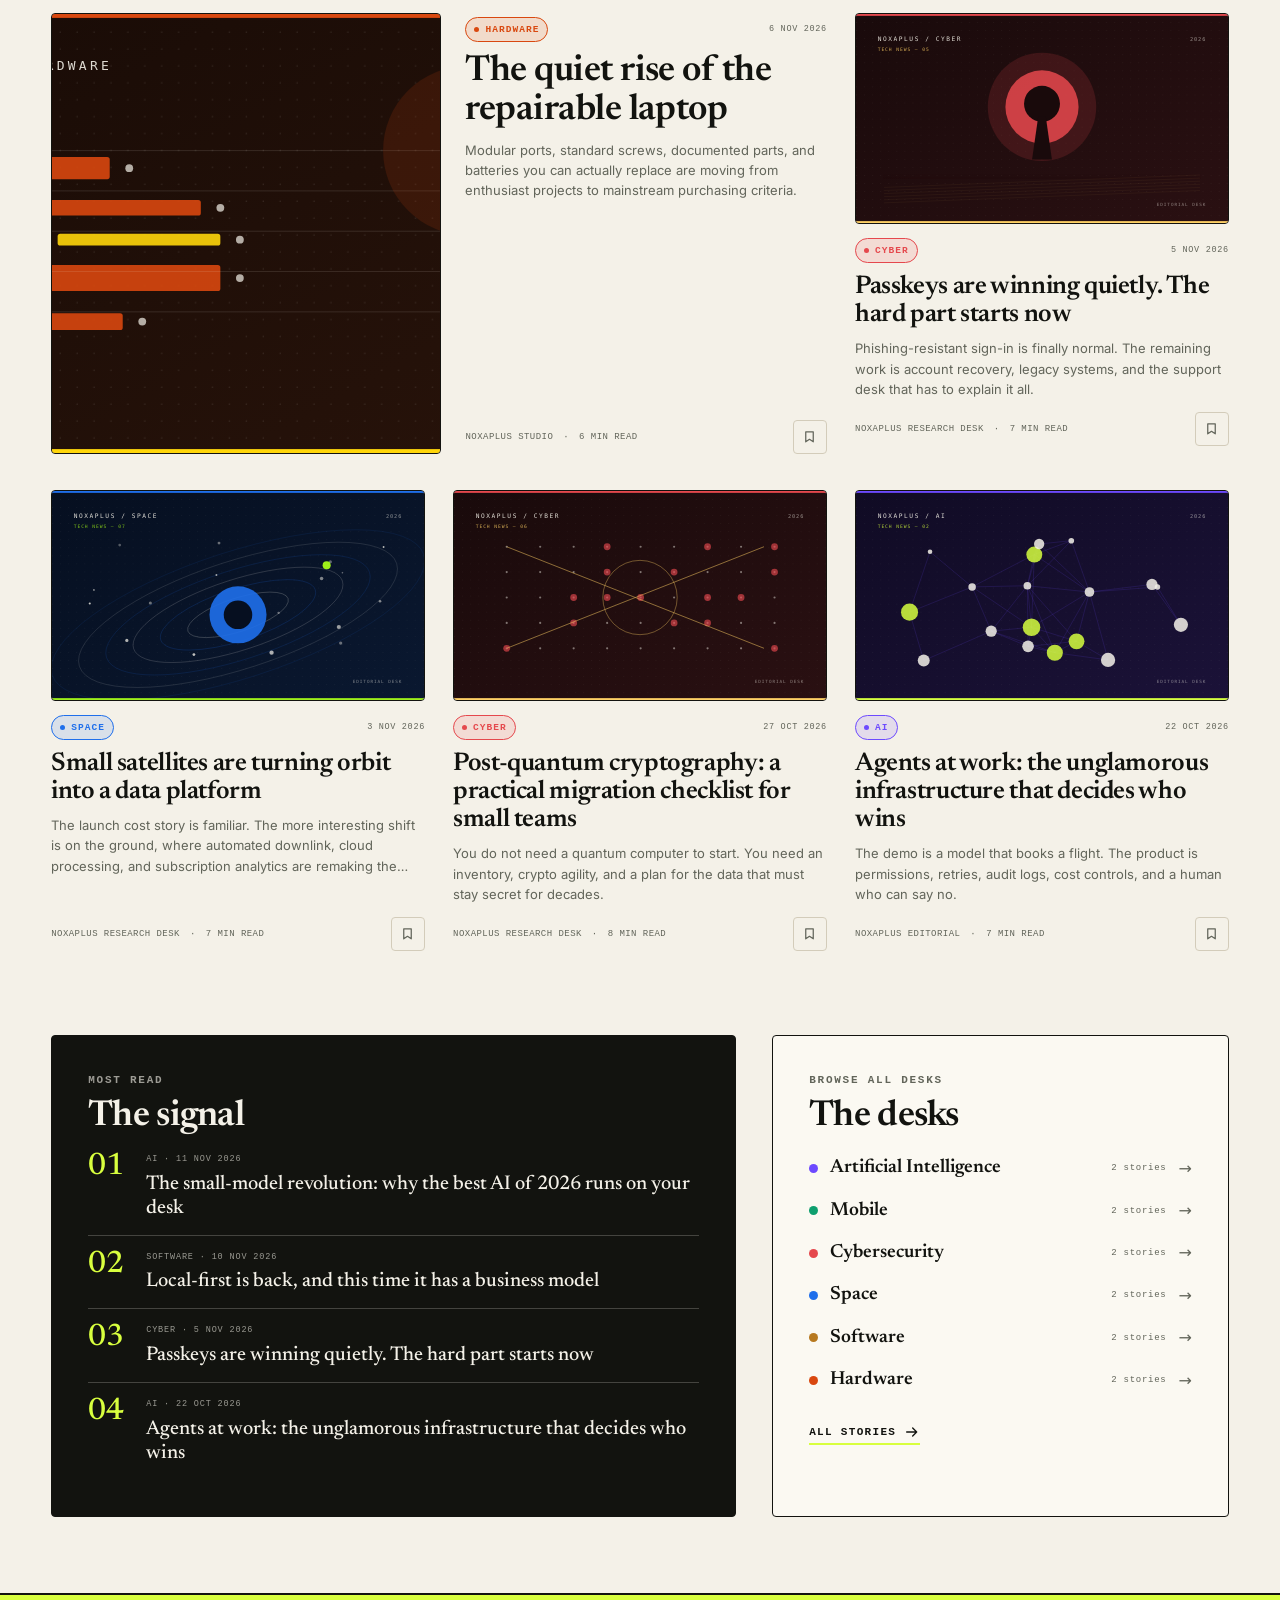
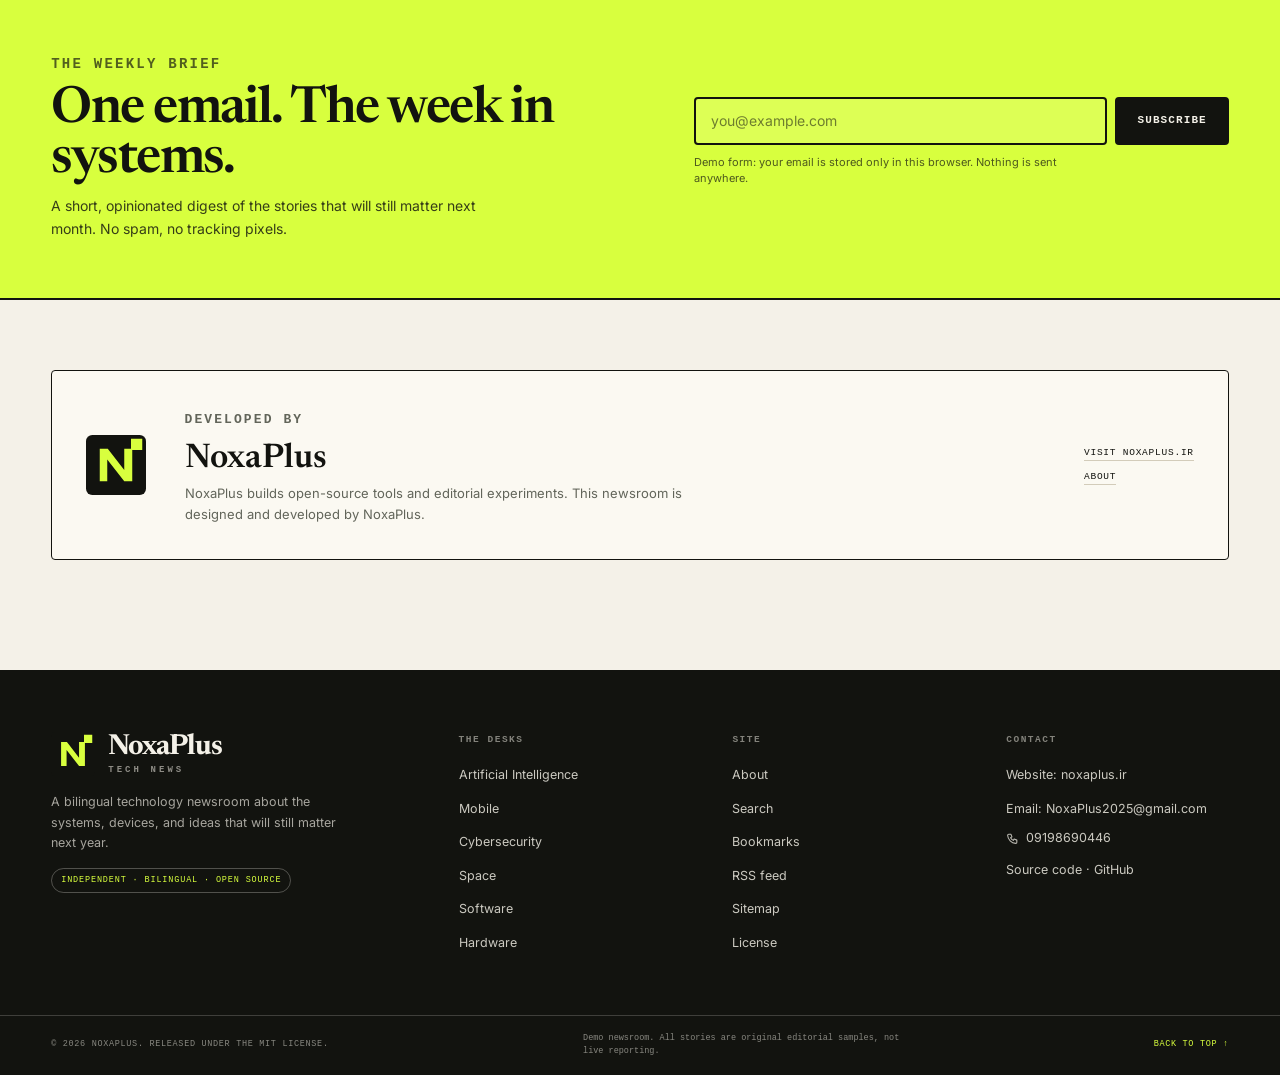
==== commit 9fe50d88: "feat: rebuild site as a complete bilingual editorial newsroom Replace the single-page demo with seve" ====
--- a/index.html
+++ b/index.html
@@ -1,260 +1,62 @@
 <!DOCTYPE html>
-<html lang="en" dir="ltr">
+<html lang="en" dir="ltr" data-theme="light">
 <head>
-  <meta charset="UTF-8" />
-  <meta name="viewport" content="width=device-width, initial-scale=1.0" />
-  <title>NoxaPlus — Tech News (DEMO)</title>
-  <link rel="stylesheet" href="style.css" />
-  <link rel="preconnect" href="https://fonts.googleapis.com" />
-  <link rel="preconnect" href="https://fonts.gstatic.com" crossorigin />
-  <link href="https://fonts.googleapis.com/css2?family=Inter:wght@400;600;700;900&family=Vazirmatn:wght@400;600;700;900&display=swap" rel="stylesheet" />
+  <meta charset="utf-8">
+  <meta name="viewport" content="width=device-width, initial-scale=1">
+  <meta name="theme-color" content="#f4f1e8">
+  <title>NoxaPlus Tech News — Signals, not noise.</title>
+  <meta name="description" content="A bilingual technology newsroom about the systems, devices, and ideas that will still matter next year. Twelve original editorial samples across six desks.">
+  <meta name="author" content="NoxaPlus">
+  <link rel="canonical" href="https://noxaplus-star.github.io/noxaplus-tech-news/">
+  <meta property="og:site_name" content="NoxaPlus Tech News">
+  <meta property="og:type" content="website">
+  <meta property="og:title" content="NoxaPlus Tech News — Signals, not noise.">
+  <meta property="og:description" content="A bilingual technology newsroom about the systems, devices, and ideas that will still matter next year.">
+  <meta property="og:url" content="https://noxaplus-star.github.io/noxaplus-tech-news/">
+  <meta property="og:image" content="https://noxaplus-star.github.io/noxaplus-tech-news/assets/og/default.png">
+  <meta property="og:image:width" content="1200">
+  <meta property="og:image:height" content="630">
+  <meta property="og:locale" content="en_GB">
+  <meta name="twitter:card" content="summary_large_image">
+  <meta name="twitter:title" content="NoxaPlus Tech News — Signals, not noise.">
+  <meta name="twitter:description" content="A bilingual technology newsroom about the systems, devices, and ideas that will still matter next year.">
+  <meta name="twitter:image" content="https://noxaplus-star.github.io/noxaplus-tech-news/assets/og/default.png">
+  <link rel="icon" href="assets/icons/favicon.svg" type="image/svg+xml">
+  <link rel="apple-touch-icon" href="assets/icons/apple-touch-icon.png">
+  <link rel="manifest" href="manifest.webmanifest">
+  <link rel="alternate" type="application/rss+xml" title="NoxaPlus Tech News" href="feed.xml">
+  <link rel="stylesheet" href="style.css">
+  <script>
+    (function () {
+      try {
+        var lang = localStorage.getItem('noxa_lang') === 'fa' ? 'fa' : 'en';
+        var theme = localStorage.getItem('noxa_theme');
+        if (theme !== 'dark' && theme !== 'light') {
+          theme = window.matchMedia && window.matchMedia('(prefers-color-scheme: dark)').matches ? 'dark' : 'light';
+        }
+        var html = document.documentElement;
+        html.lang = lang;
+        html.dir = lang === 'fa' ? 'rtl' : 'ltr';
+        html.dataset.lang = lang;
+        html.dataset.theme = theme;
+      } catch (error) { /* defaults are already in the markup */ }
+    })();
+  </script>
 </head>
-<body>
-
-<!-- DEMO BANNER -->
-<div class="demo-banner">
-  <span data-en="⚠️ This is a DEMO website. Visit the main site:" data-fa="⚠️ این یک وب‌سایت نمونه است. به سایت اصلی مراجعه کنید:"></span>
-  <a href="https://www.noxaplus.ir" target="_blank">www.noxaplus.ir</a>
-</div>
-
-<!-- HEADER -->
-<header class="header">
-  <div class="container header-inner">
-    <a href="#" class="logo">
-      <svg width="36" height="36" viewBox="0 0 36 36" fill="none" xmlns="http://www.w3.org/2000/svg">
-        <rect width="36" height="36" rx="8" fill="#00d4ff"/>
-        <text x="18" y="25" text-anchor="middle" font-size="18" font-weight="900" fill="#0a0f1e" font-family="Inter">N</text>
-      </svg>
-      <span>NoxaPlus</span>
-    </a>
-    <nav class="nav">
-      <a href="#" data-en="Home" data-fa="خانه">Home</a>
-      <a href="#categories" data-en="Categories" data-fa="دسته‌بندی">Categories</a>
-      <a href="#about" data-en="About" data-fa="درباره">About</a>
-      <a href="#contact" data-en="Contact" data-fa="تماس">Contact</a>
-    </nav>
-    <button class="lang-toggle" id="langToggle" onclick="toggleLang()">فارسی</button>
-    <button class="menu-btn" id="menuBtn" onclick="toggleMenu()">☰</button>
-  </div>
-  <nav class="mobile-nav" id="mobileNav">
-    <a href="#" data-en="Home" data-fa="خانه">Home</a>
-    <a href="#categories" data-en="Categories" data-fa="دسته‌بندی">Categories</a>
-    <a href="#about" data-en="About" data-fa="درباره">About</a>
-    <a href="#contact" data-en="Contact" data-fa="تماس">Contact</a>
-  </nav>
-</header>
-
-<!-- BREAKING NEWS TICKER -->
-<div class="ticker-wrap">
-  <div class="ticker-label" data-en="BREAKING" data-fa="خبر فوری">BREAKING</div>
-  <div class="ticker">
-    <div class="ticker-inner">
-      <span data-en="OpenAI unveils GPT-5 with unprecedented reasoning capabilities" data-fa="اوپن‌ای جی‌پی‌تی ۵ را با قابلیت‌های استدلالی بی‌سابقه معرفی کرد"></span> &nbsp;•&nbsp;
-      <span data-en="Apple announces Vision Pro 2 with 8K displays and 3-day battery life" data-fa="اپل ویژن پرو ۲ با نمایشگر ۸K و باتری ۳ روزه معرفی کرد"></span> &nbsp;•&nbsp;
-      <span data-en="SpaceX Starship completes first crewed Mars flyby mission" data-fa="اسپیس‌ایکس استارشیپ اولین ماموریت انسانی اطراف مریخ را تکمیل کرد"></span> &nbsp;•&nbsp;
-      <span data-en="Google DeepMind solves protein folding for all known life forms" data-fa="گوگل دیپ‌مایند تاخوردگی پروتئین برای تمام موجودات شناخته‌شده را حل کرد"></span> &nbsp;•&nbsp;
-      <span data-en="Samsung unveils 2nm chip architecture, 40% faster than current generation" data-fa="سامسونگ معماری چیپ ۲ نانومتری را معرفی کرد، ۴۰٪ سریع‌تر از نسل فعلی"></span>
+<body data-page="home">
+  <a class="skip-link" href="#main" id="skip-link">Skip to content</a>
+  <div id="site-header"></div>
+  <main id="main">
+    <div id="page"></div>
+  </main>
+  <noscript>
+    <div class="container" style="padding-block:48px">
+      <p><strong>NoxaPlus Tech News</strong> is a bilingual demo newsroom. JavaScript is required for this interactive edition. You can read the raw editorial data in <a href="assets/data/news.js">assets/data/news.js</a>.</p>
+      <p lang="fa" dir="rtl" style="margin-top:16px">نواپلاس تک‌نیوز یک خبرگزاری نمایشی دوزبانه است. برای این نسخهٔ تعاملی به جاوااسکریپت نیاز است. دادهٔ خام تحریریه را در <a href="assets/data/news.js">assets/data/news.js</a> بخوانید.</p>
     </div>
-  </div>
-</div>
-
-<!-- HERO -->
-<section class="hero container">
-  <div class="hero-card">
-    <div class="hero-img">
-      <img src="assets/hero.svg" alt="Featured" />
-      <span class="hero-tag" data-en="AI" data-fa="هوش مصنوعی">AI</span>
-    </div>
-    <div class="hero-body">
-      <div class="meta">
-        <span class="category-badge ai" data-en="Artificial Intelligence" data-fa="هوش مصنوعی">Artificial Intelligence</span>
-        <span class="date">Nov 8, 2026</span>
-      </div>
-      <h1 data-en="The Next Frontier: How AI Is Reshaping Every Industry on Earth" data-fa="مرز بعدی: چگونه هوش مصنوعی هر صنعتی را در زمین بازتعریف می‌کند">The Next Frontier: How AI Is Reshaping Every Industry on Earth</h1>
-      <p data-en="From healthcare diagnostics to autonomous vehicles, artificial intelligence is no longer a futuristic concept — it's the engine driving today's most transformative changes across every sector of the global economy." data-fa="از تشخیص پزشکی تا خودروهای خودران، هوش مصنوعی دیگر یک مفهوم آینده‌نگرانه نیست — بلکه موتور محرک تحولات امروز در هر بخش از اقتصاد جهانی است.">From healthcare diagnostics to autonomous vehicles, artificial intelligence is no longer a futuristic concept — it's the engine driving today's most transformative changes across every sector of the global economy.</p>
-      <a href="#" class="btn-read" data-en="Read Full Story →" data-fa="مطالعه کامل →">Read Full Story →</a>
-    </div>
-  </div>
-</section>
-
-<!-- MAIN CONTENT -->
-<main class="main-layout container">
-
-  <!-- NEWS GRID -->
-  <section class="news-section">
-    <h2 class="section-title" data-en="Latest Stories" data-fa="آخرین اخبار">Latest Stories</h2>
-    <div class="news-grid">
-
-      <article class="card">
-        <div class="card-img"><img src="assets/mobile.svg" alt="Mobile" /></div>
-        <div class="card-body">
-          <span class="category-badge mobile" data-en="Mobile" data-fa="موبایل">Mobile</span>
-          <h3 data-en="Samsung Galaxy S30 Leaks Reveal Foldable-Flat Hybrid Design" data-fa="لیک‌های گلکسی S30 سامسونگ طراحی هیبریدی تاشو-تخت را نشان می‌دهد">Samsung Galaxy S30 Leaks Reveal Foldable-Flat Hybrid Design</h3>
-          <p class="card-excerpt" data-en="Leaked renders show a radical new form factor combining the durability of a slate phone with the flexibility of a foldable." data-fa="رندرهای لیک‌شده یک فرم‌فاکتور جدید رادیکال را نشان می‌دهد.">Leaked renders show a radical new form factor combining the durability of a slate phone with the flexibility of a foldable.</p>
-          <div class="card-footer">
-            <span class="date">Nov 7, 2026</span>
-            <a href="#" class="btn-more" data-en="Read More" data-fa="بیشتر بخوانید">Read More</a>
-          </div>
-        </div>
-      </article>
-
-      <article class="card">
-        <div class="card-img"><img src="assets/cyber.svg" alt="Cybersecurity" /></div>
-        <div class="card-body">
-          <span class="category-badge cyber" data-en="Cybersecurity" data-fa="امنیت سایبری">Cybersecurity</span>
-          <h3 data-en="Major Zero-Day Vulnerability Found in Global Banking Software" data-fa="آسیب‌پذیری روز صفر بزرگ در نرم‌افزار بانکداری جهانی کشف شد">Major Zero-Day Vulnerability Found in Global Banking Software</h3>
-          <p class="card-excerpt" data-en="Security researchers have discovered a critical flaw affecting over 2,000 financial institutions worldwide, prompting emergency patches." data-fa="محققان امنیتی یک نقص حیاتی کشف کرده‌اند که بیش از ۲۰۰۰ موسسه مالی را تحت تأثیر قرار می‌دهد.">Security researchers have discovered a critical flaw affecting over 2,000 financial institutions worldwide, prompting emergency patches.</p>
-          <div class="card-footer">
-            <span class="date">Nov 7, 2026</span>
-            <a href="#" class="btn-more" data-en="Read More" data-fa="بیشتر بخوانید">Read More</a>
-          </div>
-        </div>
-      </article>
-
-      <article class="card">
-        <div class="card-img"><img src="assets/space.svg" alt="Space" /></div>
-        <div class="card-body">
-          <span class="category-badge space" data-en="Space" data-fa="فضا">Space</span>
-          <h3 data-en="NASA's Artemis V Crew Begins Historic 14-Day Lunar Surface Mission" data-fa="خدمه آرتمیس ۵ ناسا ماموریت تاریخی ۱۴ روزه روی سطح ماه را آغاز کرد">NASA's Artemis V Crew Begins Historic 14-Day Lunar Surface Mission</h3>
-          <p class="card-excerpt" data-en="Four astronauts have successfully landed near the lunar south pole, beginning the longest crewed stay on the Moon in history." data-fa="چهار فضانورد با موفقیت در نزدیکی قطب جنوب ماه فرود آمدند.">Four astronauts have successfully landed near the lunar south pole, beginning the longest crewed stay on the Moon in history.</p>
-          <div class="card-footer">
-            <span class="date">Nov 6, 2026</span>
-            <a href="#" class="btn-more" data-en="Read More" data-fa="بیشتر بخوانید">Read More</a>
-          </div>
-        </div>
-      </article>
-
-      <article class="card">
-        <div class="card-img"><img src="assets/software.svg" alt="Software" /></div>
-        <div class="card-body">
-          <span class="category-badge software" data-en="Software" data-fa="نرم‌افزار">Software</span>
-          <h3 data-en="Microsoft Releases Windows 12 with Native AI Co-Pilot Built In" data-fa="مایکروسافت ویندوز ۱۲ را با دستیار هوش مصنوعی داخلی منتشر کرد">Microsoft Releases Windows 12 with Native AI Co-Pilot Built In</h3>
-          <p class="card-excerpt" data-en="The new OS features deep AI integration, adaptive UI, and a completely redesigned settings architecture for enterprise and home users." data-fa="سیستم‌عامل جدید دارای یکپارچگی عمیق هوش مصنوعی و رابط کاربری تطبیقی است.">The new OS features deep AI integration, adaptive UI, and a completely redesigned settings architecture for enterprise and home users.</p>
-          <div class="card-footer">
-            <span class="date">Nov 5, 2026</span>
-            <a href="#" class="btn-more" data-en="Read More" data-fa="بیشتر بخوانید">Read More</a>
-          </div>
-        </div>
-      </article>
-
-      <article class="card">
-        <div class="card-img"><img src="assets/hardware.svg" alt="Hardware" /></div>
-        <div class="card-body">
-          <span class="category-badge hardware" data-en="Hardware" data-fa="سخت‌افزار">Hardware</span>
-          <h3 data-en="NVIDIA's RTX 6090 Benchmarks: 3× the Performance of Its Predecessor" data-fa="بنچمارک RTX 6090 انویدیا: ۳ برابر عملکرد نسل قبل">NVIDIA's RTX 6090 Benchmarks: 3× the Performance of Its Predecessor</h3>
-          <p class="card-excerpt" data-en="Early benchmarks of NVIDIA's next-gen flagship GPU show staggering gains in both rasterization and ray tracing workloads." data-fa="بنچمارک‌های اولیه GPU پرچم‌دار نسل بعدی انویدیا پیشرفت‌های شگفت‌انگیزی نشان می‌دهد.">Early benchmarks of NVIDIA's next-gen flagship GPU show staggering gains in both rasterization and ray tracing workloads.</p>
-          <div class="card-footer">
-            <span class="date">Nov 4, 2026</span>
-            <a href="#" class="btn-more" data-en="Read More" data-fa="بیشتر بخوانید">Read More</a>
-          </div>
-        </div>
-      </article>
-
-      <article class="card">
-        <div class="card-img"><img src="assets/ai2.svg" alt="AI" /></div>
-        <div class="card-body">
-          <span class="category-badge ai" data-en="AI" data-fa="هوش مصنوعی">AI</span>
-          <h3 data-en="Meta's New AI Model Can Generate Full 3D Environments in Real Time" data-fa="مدل هوش مصنوعی جدید متا می‌تواند محیط‌های سه‌بعدی کامل را در لحظه تولید کند">Meta's New AI Model Can Generate Full 3D Environments in Real Time</h3>
-          <p class="card-excerpt" data-en="Meta has unveiled a groundbreaking generative AI system capable of creating photorealistic 3D worlds from a single text prompt." data-fa="متا یک سیستم هوش مصنوعی مولد پیشرفته معرفی کرد که قادر است دنیاهای سه‌بعدی فتورئالیستی از یک پرامپت متنی بسازد.">Meta has unveiled a groundbreaking generative AI system capable of creating photorealistic 3D worlds from a single text prompt.</p>
-          <div class="card-footer">
-            <span class="date">Nov 3, 2026</span>
-            <a href="#" class="btn-more" data-en="Read More" data-fa="بیشتر بخوانید">Read More</a>
-          </div>
-        </div>
-      </article>
-
-    </div>
-  </section>
-
-  <!-- SIDEBAR -->
-  <aside class="sidebar" id="categories">
-    <div class="sidebar-widget">
-      <h3 data-en="Categories" data-fa="دسته‌بندی‌ها">Categories</h3>
-      <ul class="cat-list">
-        <li><a href="#"><span class="cat-dot ai"></span><span data-en="Artificial Intelligence" data-fa="هوش مصنوعی">Artificial Intelligence</span><em>42</em></a></li>
-        <li><a href="#"><span class="cat-dot mobile"></span><span data-en="Mobile" data-fa="موبایل">Mobile</span><em>38</em></a></li>
-        <li><a href="#"><span class="cat-dot cyber"></span><span data-en="Cybersecurity" data-fa="امنیت سایبری">Cybersecurity</span><em>29</em></a></li>
-        <li><a href="#"><span class="cat-dot space"></span><span data-en="Space" data-fa="فضا">Space</span><em>21</em></a></li>
-        <li><a href="#"><span class="cat-dot software"></span><span data-en="Software" data-fa="نرم‌افزار">Software</span><em>55</em></a></li>
-        <li><a href="#"><span class="cat-dot hardware"></span><span data-en="Hardware" data-fa="سخت‌افزار">Hardware</span><em>33</em></a></li>
-      </ul>
-    </div>
-
-    <div class="sidebar-widget trending">
-      <h3 data-en="Trending" data-fa="ترند">Trending</h3>
-      <ol class="trend-list">
-        <li><a href="#" data-en="Elon Musk's xAI Raises $20B at $200B Valuation" data-fa="xAI ایلان ماسک ۲۰ میلیارد دلار با ارزش‌گذاری ۲۰۰ میلیارد دلار جذب کرد">Elon Musk's xAI Raises $20B at $200B Valuation</a></li>
-        <li><a href="#" data-en="The Death of the Smartphone? Wearable AI Takes Over" data-fa="مرگ گوشی هوشمند؟ هوش مصنوعی پوشیدنی تسخیر می‌کند">The Death of the Smartphone? Wearable AI Takes Over</a></li>
-        <li><a href="#" data-en="Quantum Internet: First Intercontinental Test Succeeds" data-fa="اینترنت کوانتومی: اولین آزمایش بین‌قاره‌ای موفق شد">Quantum Internet: First Intercontinental Test Succeeds</a></li>
-        <li><a href="#" data-en="Tesla Bot 3.0 Now Available for Pre-Order at $29,999" data-fa="تسلا بات ۳.۰ اکنون برای پیش‌سفارش با قیمت ۲۹,۹۹۹ دلار موجود است">Tesla Bot 3.0 Now Available for Pre-Order at $29,999</a></li>
-        <li><a href="#" data-en="Apple Intelligence Gets Memory: Remembers Everything You've Done" data-fa="اپل اینتلیجنس حافظه می‌گیرد: همه چیز را به یاد می‌آورد">Apple Intelligence Gets Memory: Remembers Everything You've Done</a></li>
-      </ol>
-    </div>
-
-    <div class="sidebar-widget newsletter" id="contact">
-      <h3 data-en="Stay Updated" data-fa="به‌روز بمانید">Stay Updated</h3>
-      <p data-en="Get the latest tech news delivered to your inbox." data-fa="آخرین اخبار فناوری را در صندوق ورودی خود دریافت کنید.">Get the latest tech news delivered to your inbox.</p>
-      <form onsubmit="return false">
-        <input type="email" placeholder="" id="emailInput" data-en-placeholder="Your email address" data-fa-placeholder="آدرس ایمیل شما" />
-        <button type="submit" data-en="Subscribe" data-fa="عضویت">Subscribe</button>
-      </form>
-    </div>
-  </aside>
-
-</main>
-
-<!-- ABOUT -->
-<section class="about-section" id="about">
-  <div class="container">
-    <h2 data-en="About NoxaPlus" data-fa="درباره نوکساپلاس">About NoxaPlus</h2>
-    <p data-en="NoxaPlus is your go-to source for cutting-edge technology news, in-depth reviews, and expert analysis. We cover AI, mobile, cybersecurity, space exploration, software, and hardware — keeping you ahead of the curve." data-fa="نوکساپلاس منبع اصلی شما برای اخبار فناوری پیشرفته، بررسی‌های عمیق و تحلیل‌های تخصصی است. ما هوش مصنوعی، موبایل، امنیت سایبری، اکتشاف فضا، نرم‌افزار و سخت‌افزار را پوشش می‌دهیم.">NoxaPlus is your go-to source for cutting-edge technology news, in-depth reviews, and expert analysis. We cover AI, mobile, cybersecurity, space exploration, software, and hardware — keeping you ahead of the curve.</p>
-  </div>
-</section>
-
-<!-- FOOTER -->
-<footer class="footer">
-  <div class="container footer-inner">
-    <div class="footer-brand">
-      <a href="#" class="logo">
-        <svg width="28" height="28" viewBox="0 0 36 36" fill="none"><rect width="36" height="36" rx="8" fill="#00d4ff"/><text x="18" y="25" text-anchor="middle" font-size="18" font-weight="900" fill="#0a0f1e" font-family="Inter">N</text></svg>
-        <span>NoxaPlus</span>
-      </a>
-      <p data-en="Your trusted source for technology news." data-fa="منبع مورد اعتماد شما برای اخبار فناوری.">Your trusted source for technology news.</p>
-      <div class="social-links">
-        <a href="#" aria-label="Twitter" class="social">𝕏</a>
-        <a href="#" aria-label="Telegram" class="social">✈</a>
-        <a href="#" aria-label="Instagram" class="social">◈</a>
-      </div>
-    </div>
-    <div class="footer-links">
-      <h4 data-en="Categories" data-fa="دسته‌بندی‌ها">Categories</h4>
-      <a href="#" data-en="Artificial Intelligence" data-fa="هوش مصنوعی">Artificial Intelligence</a>
-      <a href="#" data-en="Mobile" data-fa="موبایل">Mobile</a>
-      <a href="#" data-en="Cybersecurity" data-fa="امنیت سایبری">Cybersecurity</a>
-      <a href="#" data-en="Space" data-fa="فضا">Space</a>
-      <a href="#" data-en="Software" data-fa="نرم‌افزار">Software</a>
-      <a href="#" data-en="Hardware" data-fa="سخت‌افزار">Hardware</a>
-    </div>
-    <div class="footer-links">
-      <h4 data-en="Company" data-fa="شرکت">Company</h4>
-      <a href="#about" data-en="About Us" data-fa="درباره ما">About Us</a>
-      <a href="#contact" data-en="Contact" data-fa="تماس">Contact</a>
-      <a href="#" data-en="Privacy Policy" data-fa="سیاست حریم خصوصی">Privacy Policy</a>
-      <a href="#" data-en="Terms of Service" data-fa="شرایط استفاده">Terms of Service</a>
-    </div>
-    <div class="footer-dev">
-      <h4 data-en="Developer & Ads" data-fa="توسعه‌دهنده و تبلیغات">Developer & Ads</h4>
-      <p data-en="Developed & Advertised by" data-fa="توسعه‌یافته و تبلیغ‌شده توسط">Developed & Advertised by</p>
-      <strong>NoxaPlus</strong>
-      <a href="https://www.noxaplus.ir" target="_blank">www.noxaplus.ir</a>
-      <a href="tel:09198690446">📞 09198690446</a>
-    </div>
-  </div>
-  <div class="footer-bottom">
-    <p>© 2026 NoxaPlus. <span data-en="All rights reserved." data-fa="تمام حقوق محفوظ است.">All rights reserved.</span> &nbsp;|&nbsp; <span data-en="DEMO SITE" data-fa="سایت نمونه">DEMO SITE</span></p>
-  </div>
-</footer>
-
-<script src="script.js"></script>
+  </noscript>
+  <div id="site-footer"></div>
+  <script src="assets/data/news.js" defer></script>
+  <script src="app.js" defer></script>
 </body>
 </html>
--- a/style.css
+++ b/style.css
@@ -1,395 +1,2168 @@
-/* ===== VARIABLES ===== */
+/* ==========================================================================
+   NoxaPlus Tech News — editorial design system
+   Hand-written CSS, no build step, no framework.
+   ========================================================================== */
+
+@font-face {
+  font-family: 'Newsreader';
+  src: url('assets/fonts/newsreader-latin-var.woff2') format('woff2');
+  font-weight: 400 700;
+  font-style: normal;
+  font-display: swap;
+}
+@font-face {
+  font-family: 'Newsreader';
+  src: url('assets/fonts/newsreader-latin-italic-var.woff2') format('woff2');
+  font-weight: 400 600;
+  font-style: italic;
+  font-display: swap;
+}
+@font-face {
+  font-family: 'Inter';
+  src: url('assets/fonts/inter-latin-var.woff2') format('woff2');
+  font-weight: 400 700;
+  font-style: normal;
+  font-display: swap;
+}
+@font-face {
+  font-family: 'Vazirmatn';
+  src: url('assets/fonts/vazirmatn-var.woff2') format('woff2');
+  font-weight: 100 900;
+  font-style: normal;
+  font-display: swap;
+}
+
 :root {
-  --bg: #0a0f1e;
-  --bg2: #0f172a;
-  --bg3: #1e293b;
-  --accent: #00d4ff;
-  --accent2: #0ea5e9;
-  --text: #e2e8f0;
-  --text2: #94a3b8;
-  --border: #1e293b;
-  --card-bg: #111827;
-  --radius: 12px;
-  --font: 'Inter', sans-serif;
-  --font-fa: 'Vazirmatn', sans-serif;
-}
-
-/* ===== RESET ===== */
-*, *::before, *::after { box-sizing: border-box; margin: 0; padding: 0; }
-html { scroll-behavior: smooth; }
+  --bg: #f4f1e8;
+  --bg-2: #ebe6d7;
+  --surface: #fbf9f2;
+  --surface-2: #f0ecdf;
+  --ink: #12130f;
+  --ink-2: #2c2e25;
+  --muted: #62655a;
+  --line: #d3ccba;
+  --line-strong: #12130f;
+  --accent: #d8ff3e;
+  --accent-ink: #12130f;
+  --accent-2: #2b4bff;
+  --danger: #c92a2a;
+  --shadow: 6px 6px 0 rgba(18, 19, 15, 0.12);
+  --radius: 4px;
+  --container: 1300px;
+  --gutter: clamp(18px, 4vw, 52px);
+  --font-display: 'Newsreader', 'Iowan Old Style', 'Palatino Linotype', Georgia, serif;
+  --font-body: 'Inter', system-ui, -apple-system, 'Segoe UI', sans-serif;
+  --font-fa: 'Vazirmatn', 'Segoe UI', Tahoma, sans-serif;
+  --font-mono: 'SFMono-Regular', ui-monospace, Menlo, Consolas, monospace;
+  --header-h: 0px;
+  color-scheme: light;
+}
+
+[data-theme='dark'] {
+  --bg: #0e100c;
+  --bg-2: #151812;
+  --surface: #151810;
+  --surface-2: #1b1e16;
+  --ink: #f2f0e4;
+  --ink-2: #dad8ca;
+  --muted: #a2a594;
+  --line: #2d3126;
+  --line-strong: #f2f0e4;
+  --accent: #d8ff3e;
+  --accent-ink: #12130f;
+  --accent-2: #94a8ff;
+  --danger: #ff7b72;
+  --shadow: 6px 6px 0 rgba(0, 0, 0, 0.45);
+  color-scheme: dark;
+}
+
+/* ---------- Reset and base ---------- */
+
+*,
+*::before,
+*::after { box-sizing: border-box; }
+
+html {
+  scroll-behavior: smooth;
+  -webkit-text-size-adjust: 100%;
+}
+
 body {
+  margin: 0;
+  min-height: 100vh;
   background: var(--bg);
-  color: var(--text);
-  font-family: var(--font);
+  color: var(--ink);
+  font-family: var(--font-body);
+  font-size: 16px;
+  line-height: 1.6;
+  -webkit-font-smoothing: antialiased;
+  text-rendering: optimizeLegibility;
+}
+
+html[lang='fa'] body {
+  font-family: var(--font-fa);
+  line-height: 1.9;
+}
+
+html[lang='fa'] h1,
+html[lang='fa'] h2,
+html[lang='fa'] h3,
+html[lang='fa'] h4,
+html[lang='fa'] blockquote,
+html[lang='fa'] .display {
+  font-family: var(--font-fa);
+  letter-spacing: 0;
+}
+
+img,
+svg { display: block; max-width: 100%; }
+
+img { height: auto; }
+
+a {
+  color: inherit;
+  text-decoration-color: color-mix(in srgb, currentColor 40%, transparent);
+  text-underline-offset: 3px;
+}
+
+a:hover { text-decoration-color: currentColor; }
+
+button,
+input,
+select,
+textarea { font: inherit; color: inherit; }
+
+button { cursor: pointer; }
+
+h1, h2, h3, h4, p, figure, blockquote, ol, ul { margin: 0; }
+
+ul, ol { padding: 0; }
+
+::selection {
+  background: var(--accent);
+  color: var(--accent-ink);
+}
+
+:focus-visible {
+  outline: 3px solid var(--accent-2);
+  outline-offset: 3px;
+}
+
+[hidden] { display: none !important; }
+
+.skip-link {
+  position: fixed;
+  inset-inline-start: 16px;
+  top: -100px;
+  z-index: 400;
+  background: var(--ink);
+  color: var(--bg);
+  padding: 12px 18px;
+  font-family: var(--font-mono);
+  font-size: 12px;
+  text-transform: uppercase;
+  letter-spacing: 0.08em;
+  text-decoration: none;
+  transition: top 0.2s ease;
+}
+.skip-link:focus { top: 12px; }
+
+.container {
+  width: 100%;
+  max-width: var(--container);
+  margin-inline: auto;
+  padding-inline: var(--gutter);
+}
+
+main { scroll-margin-top: 130px; }
+
+.visually-hidden {
+  position: absolute !important;
+  width: 1px;
+  height: 1px;
+  padding: 0;
+  margin: -1px;
+  overflow: hidden;
+  clip: rect(0 0 0 0);
+  white-space: nowrap;
+  border: 0;
+}
+
+.mono,
+.kicker,
+.badge,
+.meta,
+.chip {
+  font-family: var(--font-mono);
+}
+
+.kicker {
+  margin: 0 0 10px;
+  font-size: 11px;
+  font-weight: 600;
+  letter-spacing: 0.16em;
+  text-transform: uppercase;
+  color: var(--muted);
+}
+
+html[lang='fa'] .kicker {
+  font-family: var(--font-fa);
+  letter-spacing: 0;
+  font-size: 12px;
+}
+
+.rule-top { border-top: 2px solid var(--line-strong); }
+
+.display {
+  font-family: var(--font-display);
+  font-weight: 600;
+  line-height: 1.02;
+  letter-spacing: -0.02em;
+}
+
+.text-link {
+  display: inline-flex;
+  align-items: center;
+  gap: 8px;
+  font-family: var(--font-mono);
+  font-size: 11px;
+  font-weight: 600;
+  letter-spacing: 0.12em;
+  text-transform: uppercase;
+  text-decoration: none;
+  border-bottom: 2px solid var(--accent);
+  padding-bottom: 2px;
+}
+html[lang='fa'] .text-link { font-family: var(--font-fa); letter-spacing: 0; font-size: 12px; }
+.text-link:hover { background: var(--accent); color: var(--accent-ink); }
+
+/* ---------- Buttons ---------- */
+
+.btn {
+  display: inline-flex;
+  align-items: center;
+  justify-content: center;
+  gap: 9px;
+  min-height: 44px;
+  padding: 11px 20px;
+  border: 2px solid var(--ink);
+  border-radius: var(--radius);
+  background: transparent;
+  color: var(--ink);
+  font-family: var(--font-mono);
+  font-size: 11px;
+  font-weight: 700;
+  letter-spacing: 0.1em;
+  text-transform: uppercase;
+  text-decoration: none;
+  transition: transform 0.15s ease, background 0.15s ease, color 0.15s ease, box-shadow 0.15s ease;
+}
+html[lang='fa'] .btn { font-family: var(--font-fa); letter-spacing: 0; font-size: 13px; }
+.btn:hover { background: var(--ink); color: var(--bg); transform: translate(-2px, -2px); box-shadow: 4px 4px 0 var(--accent); }
+.btn svg { width: 16px; height: 16px; flex: none; }
+.btn:active { transform: none; box-shadow: none; }
+.btn--solid { background: var(--ink); color: var(--bg); }
+.btn--solid:hover { background: var(--accent); color: var(--accent-ink); border-color: var(--ink); }
+.btn--accent { background: var(--accent); color: var(--accent-ink); border-color: var(--ink); }
+.btn--accent:hover { background: var(--ink); color: var(--bg); }
+.btn--sm { min-height: 38px; padding: 8px 14px; font-size: 10px; }
+
+.icon-btn,
+.tool-btn {
+  display: inline-flex;
+  align-items: center;
+  justify-content: center;
+  gap: 7px;
+  height: 40px;
+  padding: 0 11px;
+  border: 1.5px solid var(--line-strong);
+  border-radius: var(--radius);
+  background: transparent;
+  color: var(--ink);
+  font-family: var(--font-mono);
+  font-size: 10px;
+  font-weight: 600;
+  letter-spacing: 0.1em;
+  text-transform: uppercase;
+  text-decoration: none;
+  transition: background 0.15s ease, color 0.15s ease;
+}
+.icon-btn:hover,
+.tool-btn:hover { background: var(--ink); color: var(--bg); }
+.icon-btn svg,
+.tool-btn svg { width: 17px; height: 17px; flex: none; }
+.lang-btn {
+  min-width: 52px;
+  height: 40px;
+  padding: 0 10px;
+  border: 1.5px solid var(--line-strong);
+  border-radius: var(--radius);
+  background: var(--accent);
+  color: var(--accent-ink);
+  font-family: var(--font-fa);
+  font-size: 13px;
+  font-weight: 700;
+  transition: background 0.15s ease, color 0.15s ease;
+}
+.lang-btn:hover { background: var(--ink); color: var(--bg); }
+
+/* ---------- Top bar ---------- */
+
+.topbar {
+  --bg: #f4f1e8;
+  --ink: #12130f;
+  background: #12130f;
+  color: #f4f1e8;
+  border-bottom: 1px solid #12130f;
+}
+.topbar-inner {
+  display: flex;
+  align-items: center;
+  justify-content: space-between;
+  gap: 20px;
+  min-height: 34px;
+  font-family: var(--font-mono);
+  font-size: 9.5px;
+  font-weight: 500;
+  letter-spacing: 0.13em;
+  text-transform: uppercase;
+}
+html[lang='fa'] .topbar-inner { font-family: var(--font-fa); letter-spacing: 0; font-size: 11px; }
+.topbar-edition { opacity: 0.72; }
+.topbar-demo {
+  display: inline-flex;
+  align-items: center;
+  gap: 6px;
+  padding: 2px 8px;
+  border: 1px solid color-mix(in srgb, var(--bg) 45%, transparent);
+  border-radius: 999px;
+  color: var(--accent);
+}
+.topbar-demo::before {
+  content: '';
+  width: 5px;
+  height: 5px;
+  border-radius: 50%;
+  background: var(--accent);
+}
+
+/* ---------- Masthead ---------- */
+
+.masthead-shell {
+  position: sticky;
+  top: 0;
+  z-index: 60;
+  background: var(--bg);
+  border-bottom: 2px solid var(--line-strong);
+  box-shadow: 0 1px 0 var(--bg);
+}
+.masthead-inner {
+  display: flex;
+  align-items: center;
+  justify-content: space-between;
+  gap: 24px;
+  padding-block: 16px;
+}
+.brand {
+  display: inline-flex;
+  align-items: center;
+  gap: 13px;
+  text-decoration: none;
+  flex: none;
+}
+.brand-mark {
+  width: 44px;
+  height: 44px;
+  flex: none;
+}
+.brand-text { display: flex; flex-direction: column; line-height: 1; }
+.brand-name {
+  font-family: var(--font-display);
+  font-size: 29px;
+  font-weight: 700;
+  letter-spacing: -0.035em;
+}
+.brand-sub {
+  margin-top: 4px;
+  font-family: var(--font-mono);
+  font-size: 9px;
+  font-weight: 600;
+  letter-spacing: 0.34em;
+  text-transform: uppercase;
+  color: var(--muted);
+}
+.masthead-tools {
+  display: flex;
+  align-items: center;
+  gap: 7px;
+  flex-wrap: wrap;
+  justify-content: flex-end;
+}
+.tool-count {
+  display: inline-flex;
+  align-items: center;
+  justify-content: center;
+  min-width: 17px;
+  height: 17px;
+  padding: 0 4px;
+  border-radius: 999px;
+  background: var(--accent);
+  color: var(--accent-ink);
+  font-size: 9px;
+  font-weight: 700;
+  line-height: 1;
+}
+.menu-btn { display: none; }
+
+.mainnav { border-top: 1px solid var(--line); }
+.nav-inner {
+  display: flex;
+  align-items: center;
+  gap: clamp(15px, 2.4vw, 34px);
+  min-height: 45px;
+  overflow-x: auto;
+  scrollbar-width: none;
+}
+.nav-inner::-webkit-scrollbar { display: none; }
+.nav-link {
+  position: relative;
+  flex: none;
+  padding-block: 13px 12px;
+  font-family: var(--font-mono);
+  font-size: 10.5px;
+  font-weight: 600;
+  letter-spacing: 0.13em;
+  text-transform: uppercase;
+  text-decoration: none;
+  color: var(--ink-2);
+}
+html[lang='fa'] .nav-link { font-family: var(--font-fa); letter-spacing: 0; font-size: 12.5px; }
+.nav-link::after {
+  content: '';
+  position: absolute;
+  inset-inline: 0;
+  bottom: 7px;
+  height: 2px;
+  background: var(--ink);
+  transform: scaleX(0);
+  transform-origin: left;
+  transition: transform 0.18s ease;
+}
+html[dir='rtl'] .nav-link::after { transform-origin: right; }
+.nav-link:hover::after,
+.nav-link[aria-current='page']::after { transform: scaleX(1); }
+.nav-link[aria-current='page'] { color: var(--ink); }
+.nav-link--accent { color: var(--accent-2); }
+
+/* Search drawer */
+.search-drawer {
+  border-top: 1px solid var(--line);
+  background: var(--bg-2);
+}
+.search-drawer .container { padding-block: 18px; }
+.search-form {
+  display: flex;
+  align-items: stretch;
+  gap: 8px;
+  width: 100%;
+}
+.search-form input[type='search'],
+.search-form input[type='text'] {
+  flex: 1;
+  min-width: 0;
+  height: 48px;
+  padding: 0 16px;
+  border: 2px solid var(--ink);
+  border-radius: var(--radius);
+  background: var(--surface);
+  font-family: var(--font-body);
   font-size: 15px;
-  line-height: 1.7;
-}
-body[lang="fa"] { font-family: var(--font-fa); direction: rtl; }
-a { color: var(--accent); text-decoration: none; transition: opacity .2s; }
-a:hover { opacity: .75; }
-img { max-width: 100%; display: block; border-radius: var(--radius); }
-
-/* ===== CONTAINER ===== */
-.container { max-width: 1200px; margin: 0 auto; padding: 0 20px; }
-
-/* ===== DEMO BANNER ===== */
-.demo-banner {
-  background: linear-gradient(90deg, #7c3aed, #0ea5e9);
-  text-align: center;
-  padding: 8px 16px;
-  font-size: 13px;
-  font-weight: 600;
-  color: #fff;
-  display: flex;
-  justify-content: center;
+}
+html[lang='fa'] .search-form input { font-family: var(--font-fa); }
+.search-hints {
+  display: flex;
+  flex-wrap: wrap;
+  gap: 8px;
+  margin-top: 10px;
+  font-family: var(--font-mono);
+  font-size: 9.5px;
+  letter-spacing: 0.1em;
+  text-transform: uppercase;
+  color: var(--muted);
+}
+html[lang='fa'] .search-hints { font-family: var(--font-fa); letter-spacing: 0; font-size: 11px; }
+.search-hints a { text-decoration: none; border-bottom: 1px dotted var(--muted); }
+.search-hints a:hover { color: var(--ink); border-color: var(--ink); }
+
+/* Mobile drawer */
+.mobile-drawer {
+  border-top: 1px solid var(--line);
+  background: var(--bg);
+  max-height: calc(100vh - 120px);
+  overflow-y: auto;
+}
+.mobile-drawer .container { padding-block: 12px 22px; }
+.mobile-nav { display: flex; flex-direction: column; }
+.mobile-nav a {
+  display: flex;
+  align-items: center;
+  justify-content: space-between;
+  padding: 13px 2px;
+  border-bottom: 1px solid var(--line);
+  font-family: var(--font-display);
+  font-size: 22px;
+  font-weight: 600;
+  text-decoration: none;
+}
+html[lang='fa'] .mobile-nav a { font-family: var(--font-fa); font-size: 19px; }
+.mobile-nav a span {
+  font-family: var(--font-mono);
+  font-size: 10px;
+  letter-spacing: 0.1em;
+  color: var(--muted);
+}
+.mobile-drawer .drawer-foot {
+  display: flex;
+  gap: 10px;
+  margin-top: 18px;
+  flex-wrap: wrap;
+}
+
+/* ---------- Category colors ---------- */
+
+.cat-ai { --cat: #6d4aff; --cat-soft: rgba(109, 74, 255, 0.13); }
+.cat-mobile { --cat: #0d9f6e; --cat-soft: rgba(13, 159, 110, 0.13); }
+.cat-cyber { --cat: #e5484d; --cat-soft: rgba(229, 72, 77, 0.13); }
+.cat-space { --cat: #1f6feb; --cat-soft: rgba(31, 111, 235, 0.13); }
+.cat-software { --cat: #b7791f; --cat-soft: rgba(183, 121, 31, 0.15); }
+.cat-hardware { --cat: #d9480f; --cat-soft: rgba(217, 72, 15, 0.13); }
+
+[data-theme='dark'] .cat-ai { --cat: #ac9bff; --cat-soft: rgba(109, 74, 255, 0.22); }
+[data-theme='dark'] .cat-mobile { --cat: #4ade9f; --cat-soft: rgba(13, 159, 110, 0.22); }
+[data-theme='dark'] .cat-cyber { --cat: #ff8a8d; --cat-soft: rgba(229, 72, 77, 0.22); }
+[data-theme='dark'] .cat-space { --cat: #79a9ff; --cat-soft: rgba(31, 111, 235, 0.24); }
+[data-theme='dark'] .cat-software { --cat: #e8b45a; --cat-soft: rgba(183, 121, 31, 0.26); }
+[data-theme='dark'] .cat-hardware { --cat: #ff9a66; --cat-soft: rgba(217, 72, 15, 0.24); }
+
+.badge {
+  display: inline-flex;
+  align-items: center;
+  gap: 6px;
+  padding: 4px 8px;
+  border: 1px solid var(--cat, var(--line));
+  border-radius: 999px;
+  background: var(--cat-soft, var(--surface-2));
+  color: var(--cat, var(--ink));
+  font-size: 9.5px;
+  font-weight: 700;
+  letter-spacing: 0.11em;
+  text-transform: uppercase;
+  white-space: nowrap;
+}
+html[lang='fa'] .badge { font-family: var(--font-fa); letter-spacing: 0; font-size: 10.5px; }
+.badge::before {
+  content: '';
+  width: 5px;
+  height: 5px;
+  border-radius: 50%;
+  background: currentColor;
+}
+.badge--plain::before { display: none; }
+
+/* ---------- Ticker ---------- */
+
+.ticker {
+  background: var(--ink);
+  color: var(--bg);
+  border-bottom: 2px solid var(--ink);
+  overflow: hidden;
+}
+.ticker-inner {
+  display: flex;
+  align-items: stretch;
+  gap: 0;
+  padding-inline: 0;
+  max-width: none;
+}
+.ticker-label {
+  display: inline-flex;
+  align-items: center;
+  gap: 8px;
+  flex: none;
+  padding: 10px var(--gutter);
+  background: var(--accent);
+  color: var(--accent-ink);
+  font-family: var(--font-mono);
+  font-size: 10px;
+  font-weight: 700;
+  letter-spacing: 0.14em;
+  text-transform: uppercase;
+}
+html[lang='fa'] .ticker-label { font-family: var(--font-fa); letter-spacing: 0; font-size: 11.5px; }
+.live-dot {
+  width: 7px;
+  height: 7px;
+  border-radius: 50%;
+  background: var(--accent-ink);
+  animation: pulse 1.8s ease-in-out infinite;
+}
+.ticker-viewport {
+  flex: 1;
+  min-width: 0;
+  display: flex;
+  align-items: center;
+  overflow: hidden;
+}
+.ticker-track {
+  display: flex;
+  align-items: center;
+  width: max-content;
+  animation: ticker 42s linear infinite;
+}
+.ticker:hover .ticker-track { animation-play-state: paused; }
+.ticker-track a {
+  display: inline-block;
+  padding: 11px 20px;
+  color: var(--bg);
+  font-size: 12.5px;
+  text-decoration: none;
+  white-space: nowrap;
+}
+html[lang='fa'] .ticker-track a { font-size: 12.5px; }
+.ticker-track a:hover { color: var(--accent); }
+.ticker-sep { color: var(--accent); font-size: 8px; }
+@keyframes ticker {
+  from { transform: translateX(0); }
+  to { transform: translateX(-50%); }
+}
+@keyframes pulse {
+  0%, 100% { opacity: 1; transform: scale(1); }
+  50% { opacity: 0.35; transform: scale(0.75); }
+}
+
+/* ---------- Hero ---------- */
+
+.hero-section { padding-top: clamp(26px, 4.5vw, 58px); }
+.hero-grid {
+  display: grid;
+  grid-template-columns: minmax(0, 2.05fr) minmax(300px, 1fr);
+  gap: clamp(26px, 4vw, 54px);
+  align-items: start;
+}
+.lead-story { min-width: 0; }
+.lead-cover {
+  display: block;
+  position: relative;
+  border: 2px solid var(--ink);
+  border-radius: var(--radius);
+  overflow: hidden;
+  background: var(--bg-2);
+}
+.lead-cover img {
+  width: 100%;
+  aspect-ratio: 16 / 9;
+  object-fit: cover;
+  transition: transform 0.5s cubic-bezier(0.2, 0.7, 0.2, 1);
+}
+.lead-cover:hover img { transform: scale(1.025); }
+.lead-cover::after {
+  content: '';
+  position: absolute;
+  inset: 0;
+  box-shadow: inset 0 0 0 1px rgba(255, 255, 255, 0.08);
+  pointer-events: none;
+}
+.lead-body { padding-top: 20px; }
+.lead-flags {
+  display: flex;
+  align-items: center;
+  flex-wrap: wrap;
+  gap: 12px;
+  margin-bottom: 12px;
+}
+.lead-flags .mono {
+  font-size: 9.5px;
+  letter-spacing: 0.13em;
+  text-transform: uppercase;
+  color: var(--muted);
+}
+html[lang='fa'] .lead-flags .mono { font-family: var(--font-fa); letter-spacing: 0; font-size: 11px; }
+.lead-title {
+  font-family: var(--font-display);
+  font-size: clamp(38px, 5.1vw, 70px);
+  font-weight: 600;
+  line-height: 0.98;
+  letter-spacing: -0.028em;
+  margin-bottom: 18px;
+}
+html[lang='fa'] .lead-title {
+  font-family: var(--font-fa);
+  font-size: clamp(29px, 3.6vw, 48px);
+  line-height: 1.38;
+  letter-spacing: 0;
+  font-weight: 800;
+}
+.lead-title a { text-decoration: none; }
+.lead-title a:hover { background: var(--accent); color: var(--accent-ink); box-decoration-break: clone; -webkit-box-decoration-break: clone; }
+.lead-dek {
+  max-width: 66ch;
+  margin-bottom: 20px;
+  font-size: clamp(15px, 1.3vw, 18px);
+  line-height: 1.65;
+  color: var(--muted);
+}
+html[lang='fa'] .lead-dek { line-height: 1.95; }
+.meta-row {
+  display: flex;
+  align-items: center;
+  flex-wrap: wrap;
+  gap: 8px 13px;
+  font-family: var(--font-mono);
+  font-size: 10px;
+  letter-spacing: 0.06em;
+  color: var(--muted);
+}
+html[lang='fa'] .meta-row { font-family: var(--font-fa); letter-spacing: 0; font-size: 11.5px; }
+.meta-row .sep { width: 3px; height: 3px; border-radius: 50%; background: var(--muted); }
+.lead-actions {
+  display: flex;
+  align-items: center;
+  flex-wrap: wrap;
+  gap: 10px;
+  margin-top: 22px;
+}
+
+.hero-side {
+  display: flex;
+  flex-direction: column;
+  gap: 0;
+  border-top: 2px solid var(--line-strong);
+}
+.hero-side > .kicker { padding-top: 14px; }
+.mini-card {
+  display: grid;
+  grid-template-columns: 110px minmax(0, 1fr);
+  gap: 15px;
+  padding-block: 17px;
+  border-bottom: 1px solid var(--line);
+}
+.mini-thumb {
+  display: block;
+  border: 1px solid var(--line-strong);
+  border-radius: 3px;
+  overflow: hidden;
+  align-self: start;
+  background: var(--bg-2);
+}
+.mini-thumb img {
+  width: 100%;
+  aspect-ratio: 4 / 3;
+  object-fit: cover;
+  transition: transform 0.35s ease;
+}
+.mini-thumb:hover img { transform: scale(1.05); }
+.mini-card .mini-meta {
+  display: flex;
+  align-items: center;
   gap: 8px;
   flex-wrap: wrap;
-}
-.demo-banner a { color: #fff; text-decoration: underline; }
-
-/* ===== HEADER ===== */
-.header {
-  background: rgba(10,15,30,.95);
-  backdrop-filter: blur(10px);
-  border-bottom: 1px solid var(--border);
-  position: sticky;
-  top: 0;
-  z-index: 100;
-}
-.header-inner {
-  display: flex;
-  align-items: center;
-  gap: 32px;
-  padding: 14px 20px;
-}
-.logo {
-  display: flex;
-  align-items: center;
-  gap: 10px;
-  font-size: 20px;
-  font-weight: 900;
-  color: var(--text);
-  letter-spacing: -0.5px;
-  white-space: nowrap;
-}
-.logo:hover { opacity: 1; color: var(--accent); }
-.nav { display: flex; gap: 28px; flex: 1; }
-.nav a { color: var(--text2); font-size: 14px; font-weight: 500; }
-.nav a:hover { color: var(--accent); opacity: 1; }
-.lang-toggle {
-  background: var(--bg3);
-  color: var(--accent);
-  border: 1px solid var(--accent);
-  border-radius: 20px;
-  padding: 5px 14px;
-  font-size: 13px;
-  font-weight: 600;
-  cursor: pointer;
-  transition: all .2s;
-  white-space: nowrap;
-}
-.lang-toggle:hover { background: var(--accent); color: var(--bg); }
-.menu-btn {
-  display: none;
-  background: none;
-  border: none;
-  color: var(--text);
-  font-size: 22px;
-  cursor: pointer;
-  margin-left: auto;
-}
-.mobile-nav {
-  display: none;
-  flex-direction: column;
-  padding: 12px 20px 16px;
+  margin-bottom: 7px;
+}
+.mini-card .mini-meta .mono { font-size: 8.5px; letter-spacing: 0.08em; text-transform: uppercase; color: var(--muted); }
+html[lang='fa'] .mini-card .mini-meta .mono { font-family: var(--font-fa); letter-spacing: 0; font-size: 10px; }
+.mini-title {
+  font-family: var(--font-display);
+  font-size: 21px;
+  font-weight: 600;
+  line-height: 1.15;
+  letter-spacing: -0.01em;
+}
+html[lang='fa'] .mini-title { font-family: var(--font-fa); font-size: 16.5px; line-height: 1.55; font-weight: 700; }
+.mini-title a { text-decoration: none; }
+.mini-title a:hover { text-decoration: underline; text-decoration-color: var(--accent-2); }
+.mini-card .mini-dek {
+  margin-top: 7px;
+  font-size: 12.5px;
+  line-height: 1.5;
+  color: var(--muted);
+  display: -webkit-box;
+  -webkit-line-clamp: 2;
+  -webkit-box-orient: vertical;
+  overflow: hidden;
+}
+html[lang='fa'] .mini-card .mini-dek { line-height: 1.8; font-size: 12px; }
+
+.editor-note {
+  margin-top: 20px;
+  padding: 16px;
+  border: 1.5px solid var(--ink);
+  border-radius: var(--radius);
+  background: var(--surface-2);
+}
+.editor-note .mono {
+  display: block;
+  margin-bottom: 7px;
+  font-size: 9px;
+  letter-spacing: 0.13em;
+  text-transform: uppercase;
+  color: var(--accent-2);
+}
+html[lang='fa'] .editor-note .mono { font-family: var(--font-fa); letter-spacing: 0; font-size: 11px; }
+.editor-note p { font-size: 12.5px; line-height: 1.6; color: var(--ink-2); }
+html[lang='fa'] .editor-note p { line-height: 1.9; font-size: 12.5px; }
+.editor-note a {
+  display: inline-block;
+  margin-top: 9px;
+  font-family: var(--font-mono);
+  font-size: 9.5px;
+  letter-spacing: 0.08em;
+  text-transform: uppercase;
+}
+html[lang='fa'] .editor-note a { font-family: var(--font-fa); letter-spacing: 0; font-size: 11px; }
+
+/* ---------- Brief strip ---------- */
+
+.brief { margin-top: clamp(32px, 5vw, 62px); }
+.brief-grid {
+  display: grid;
+  grid-template-columns: repeat(4, 1fr);
+  border-top: 2px solid var(--line-strong);
+  border-bottom: 2px solid var(--line-strong);
+}
+.brief-item {
+  display: flex;
+  align-items: baseline;
   gap: 12px;
-  border-top: 1px solid var(--border);
-}
-.mobile-nav a { color: var(--text2); font-weight: 500; }
-.mobile-nav.open { display: flex; }
-
-/* ===== TICKER ===== */
-.ticker-wrap {
-  background: var(--accent);
-  color: var(--bg);
-  display: flex;
-  align-items: center;
-  overflow: hidden;
-  height: 38px;
-}
-.ticker-label {
-  background: #0a0f1e;
-  color: var(--accent);
-  font-size: 11px;
-  font-weight: 900;
-  letter-spacing: 1px;
-  padding: 0 14px;
-  height: 100%;
-  display: flex;
-  align-items: center;
-  white-space: nowrap;
-  flex-shrink: 0;
-}
-.ticker { flex: 1; overflow: hidden; }
-.ticker-inner {
-  display: inline-block;
-  white-space: nowrap;
-  animation: ticker 40s linear infinite;
-  font-size: 13px;
-  font-weight: 600;
-  padding-right: 60px;
-}
-@keyframes ticker {
-  0%   { transform: translateX(100vw); }
-  100% { transform: translateX(-100%); }
-}
-body[lang="fa"] .ticker-inner { animation-direction: reverse; }
-
-/* ===== HERO ===== */
-.hero { padding: 40px 20px; }
-.hero-card {
-  display: grid;
-  grid-template-columns: 1fr 1fr;
-  gap: 40px;
-  background: var(--card-bg);
-  border-radius: 20px;
-  overflow: hidden;
-  border: 1px solid var(--border);
-  transition: transform .3s, box-shadow .3s;
-}
-.hero-card:hover { transform: translateY(-4px); box-shadow: 0 20px 60px rgba(0,212,255,.1); }
-.hero-img { position: relative; min-height: 320px; overflow: hidden; }
-.hero-img img { width: 100%; height: 100%; object-fit: cover; border-radius: 0; }
-.hero-tag {
-  position: absolute;
-  top: 16px;
-  left: 16px;
-  background: var(--accent);
-  color: var(--bg);
-  font-size: 11px;
-  font-weight: 900;
-  letter-spacing: 1px;
-  padding: 4px 12px;
-  border-radius: 20px;
-}
-body[lang="fa"] .hero-tag { left: auto; right: 16px; }
-.hero-body {
-  padding: 36px 36px 36px 0;
-  display: flex;
-  flex-direction: column;
-  justify-content: center;
-  gap: 16px;
-}
-body[lang="fa"] .hero-body { padding: 36px 0 36px 36px; }
-.hero-body h1 { font-size: clamp(22px, 2.5vw, 30px); font-weight: 900; line-height: 1.3; color: #fff; }
-.hero-body p { color: var(--text2); font-size: 15px; }
-.meta { display: flex; align-items: center; gap: 12px; flex-wrap: wrap; }
-.date { font-size: 12px; color: var(--text2); }
-.btn-read {
+  padding: 18px clamp(10px, 2vw, 26px);
+  border-inline-end: 1px solid var(--line);
+}
+.brief-item:last-child { border-inline-end: 0; }
+.brief-item strong {
+  font-family: var(--font-display);
+  font-size: clamp(34px, 3.6vw, 50px);
+  font-weight: 600;
+  line-height: 1;
+  letter-spacing: -0.04em;
+}
+html[lang='fa'] .brief-item strong { font-family: var(--font-fa); font-size: clamp(27px, 3vw, 38px); }
+.brief-item span {
+  font-family: var(--font-mono);
+  font-size: 9px;
+  line-height: 1.4;
+  letter-spacing: 0.1em;
+  text-transform: uppercase;
+  color: var(--muted);
+}
+html[lang='fa'] .brief-item span { font-family: var(--font-fa); letter-spacing: 0; font-size: 10.5px; line-height: 1.6; }
+
+/* ---------- Sections and cards ---------- */
+
+.section { padding-block: clamp(40px, 6vw, 76px); }
+.section-head {
+  display: flex;
+  align-items: flex-end;
+  justify-content: space-between;
+  gap: 26px;
+  padding-bottom: 16px;
+  margin-bottom: 26px;
+  border-bottom: 2px solid var(--line-strong);
+}
+.section-head h2 {
+  font-family: var(--font-display);
+  font-size: clamp(34px, 4.4vw, 58px);
+  font-weight: 600;
+  line-height: 1;
+  letter-spacing: -0.03em;
+}
+html[lang='fa'] .section-head h2 { font-family: var(--font-fa); font-size: clamp(26px, 3.4vw, 40px); line-height: 1.4; }
+.section-head .section-dek {
+  max-width: 42ch;
+  font-size: 13.5px;
+  line-height: 1.6;
+  color: var(--muted);
+  text-align: end;
+}
+html[lang='fa'] .section-head .section-dek { line-height: 1.9; }
+.section-head .text-link { flex: none; margin-bottom: 4px; }
+
+.chips {
+  display: flex;
+  flex-wrap: wrap;
+  gap: 7px;
+  margin-bottom: 24px;
+}
+.chip {
   display: inline-flex;
   align-items: center;
-  background: var(--accent);
-  color: var(--bg);
-  font-weight: 700;
-  font-size: 14px;
-  padding: 10px 22px;
-  border-radius: 8px;
-  width: fit-content;
-  transition: background .2s, transform .2s;
-}
-.btn-read:hover { background: var(--accent2); color: #fff; opacity: 1; transform: translateX(3px); }
-
-/* ===== CATEGORY BADGES ===== */
-.category-badge {
-  font-size: 11px;
-  font-weight: 700;
-  padding: 3px 10px;
-  border-radius: 20px;
-  letter-spacing: .5px;
-  text-transform: uppercase;
-}
-.ai       { background: rgba(139,92,246,.15); color: #a78bfa; }
-.mobile   { background: rgba(34,197,94,.15);  color: #4ade80; }
-.cyber    { background: rgba(239,68,68,.15);  color: #f87171; }
-.space    { background: rgba(0,212,255,.15);  color: #00d4ff; }
-.software { background: rgba(251,191,36,.15); color: #fbbf24; }
-.hardware { background: rgba(249,115,22,.15); color: #fb923c; }
-
-/* ===== MAIN LAYOUT ===== */
-.main-layout {
-  display: grid;
-  grid-template-columns: 1fr 320px;
-  gap: 40px;
-  padding: 0 20px 60px;
-  align-items: start;
-}
-body[lang="fa"] .main-layout { grid-template-columns: 320px 1fr; }
-
-/* ===== SECTION TITLE ===== */
-.section-title {
-  font-size: 22px;
-  font-weight: 900;
-  color: #fff;
-  margin-bottom: 24px;
-  padding-bottom: 12px;
-  border-bottom: 2px solid var(--accent);
-  display: inline-block;
-}
-
-/* ===== NEWS GRID ===== */
+  gap: 7px;
+  padding: 8px 13px;
+  border: 1.5px solid var(--line);
+  border-radius: 999px;
+  background: transparent;
+  color: var(--ink-2);
+  font-size: 9.5px;
+  font-weight: 600;
+  letter-spacing: 0.11em;
+  text-transform: uppercase;
+  text-decoration: none;
+  transition: border-color 0.15s ease, background 0.15s ease, color 0.15s ease;
+}
+html[lang='fa'] .chip { font-family: var(--font-fa); letter-spacing: 0; font-size: 11.5px; }
+.chip:hover { border-color: var(--ink); background: var(--surface-2); }
+.chip[aria-current='page'],
+.chip.is-active { background: var(--ink); border-color: var(--ink); color: var(--bg); }
+.chip .dot { width: 7px; height: 7px; border-radius: 50%; background: var(--cat, var(--muted)); }
+.chip[aria-current='page'] .dot { background: var(--accent); }
+
 .news-grid {
   display: grid;
-  grid-template-columns: repeat(2, 1fr);
+  grid-template-columns: repeat(3, minmax(0, 1fr));
+  gap: clamp(20px, 2.8vw, 38px) clamp(18px, 2.2vw, 30px);
+}
+.story-card {
+  display: flex;
+  flex-direction: column;
+  min-width: 0;
+  padding-bottom: 8px;
+}
+.story-card .card-cover {
+  display: block;
+  border: 1.5px solid var(--line-strong);
+  border-radius: var(--radius);
+  overflow: hidden;
+  background: var(--bg-2);
+}
+.story-card .card-cover img {
+  width: 100%;
+  aspect-ratio: 16 / 9;
+  object-fit: cover;
+  transition: transform 0.45s cubic-bezier(0.2, 0.7, 0.2, 1);
+}
+.story-card:hover .card-cover img { transform: scale(1.035); }
+.card-body { padding-top: 14px; display: flex; flex-direction: column; flex: 1; }
+.card-top {
+  display: flex;
+  align-items: center;
+  justify-content: space-between;
+  gap: 10px;
+  margin-bottom: 10px;
+}
+.card-date {
+  font-family: var(--font-mono);
+  font-size: 8.5px;
+  letter-spacing: 0.08em;
+  text-transform: uppercase;
+  color: var(--muted);
+  white-space: nowrap;
+}
+html[lang='fa'] .card-date { font-family: var(--font-fa); letter-spacing: 0; font-size: 10px; }
+.card-title {
+  font-family: var(--font-display);
+  font-size: clamp(21px, 2vw, 27px);
+  font-weight: 600;
+  line-height: 1.1;
+  letter-spacing: -0.015em;
+}
+html[lang='fa'] .card-title { font-family: var(--font-fa); font-size: clamp(17px, 1.7vw, 21px); line-height: 1.55; font-weight: 700; }
+.card-title a { text-decoration: none; }
+.card-title a:hover { text-decoration: underline; text-decoration-thickness: 2px; text-decoration-color: var(--accent-2); }
+.card-dek {
+  margin-top: 9px;
+  font-size: 13px;
+  line-height: 1.55;
+  color: var(--muted);
+  display: -webkit-box;
+  -webkit-line-clamp: 3;
+  -webkit-box-orient: vertical;
+  overflow: hidden;
+}
+html[lang='fa'] .card-dek { line-height: 1.85; font-size: 12.5px; }
+.card-foot {
+  display: flex;
+  align-items: center;
+  gap: 10px;
+  margin-top: auto;
+  padding-top: 13px;
+  font-family: var(--font-mono);
+  font-size: 9px;
+  letter-spacing: 0.05em;
+  text-transform: uppercase;
+  color: var(--muted);
+}
+html[lang='fa'] .card-foot { font-family: var(--font-fa); letter-spacing: 0; font-size: 10.5px; }
+.card-foot .save-btn { margin-inline-start: auto; }
+
+.story-card--wide {
+  grid-column: span 2;
+  display: grid;
+  grid-template-columns: minmax(0, 1.08fr) minmax(0, 1fr);
   gap: 24px;
-}
-.card {
-  background: var(--card-bg);
+  align-items: stretch;
+  padding-bottom: 0;
+}
+.story-card--wide .card-cover { height: 100%; }
+.story-card--wide .card-cover img { height: 100%; aspect-ratio: auto; min-height: 260px; }
+.story-card--wide .card-body { padding-top: 4px; }
+.story-card--wide .card-title { font-size: clamp(27px, 2.8vw, 38px); }
+html[lang='fa'] .story-card--wide .card-title { font-size: clamp(21px, 2.2vw, 28px); }
+
+.save-btn {
+  display: inline-flex;
+  align-items: center;
+  justify-content: center;
+  width: 34px;
+  height: 34px;
+  flex: none;
+  padding: 0;
+  border: 1.5px solid var(--line);
   border-radius: var(--radius);
-  border: 1px solid var(--border);
+  background: transparent;
+  color: var(--muted);
+  transition: background 0.15s ease, color 0.15s ease, border-color 0.15s ease;
+}
+.save-btn svg { width: 15px; height: 15px; }
+.save-btn:hover { border-color: var(--ink); color: var(--ink); background: var(--surface-2); }
+.save-btn.is-saved { background: var(--accent); border-color: var(--ink); color: var(--accent-ink); }
+
+/* ---------- Split panels ---------- */
+
+.split-grid {
+  display: grid;
+  grid-template-columns: minmax(0, 1.2fr) minmax(0, 0.8fr);
+  gap: clamp(20px, 3vw, 36px);
+  padding-block: 0 clamp(40px, 6vw, 76px);
+}
+.panel {
+  padding: clamp(22px, 3vw, 36px);
+  border: 1.5px solid var(--line-strong);
+  border-radius: var(--radius);
+  background: var(--surface);
+}
+.panel--ink {
+  --bg: #f4f1e8;
+  --ink: #12130f;
+  --ink-2: #dad8ca;
+  --muted: #a2a594;
+  --line: #2d3126;
+  --line-strong: #f4f1e8;
+  background: #12130f;
+  color: #f4f1e8;
+  border-color: #12130f;
+}
+.panel--ink .kicker { color: color-mix(in srgb, var(--bg) 62%, transparent); }
+.panel--ink h2 { color: var(--bg); }
+.panel-head {
+  display: flex;
+  align-items: flex-end;
+  justify-content: space-between;
+  gap: 16px;
+  margin-bottom: 18px;
+}
+.panel-head h2 {
+  font-family: var(--font-display);
+  font-size: clamp(26px, 2.8vw, 38px);
+  font-weight: 600;
+  line-height: 1;
+  letter-spacing: -0.02em;
+}
+html[lang='fa'] .panel-head h2 { font-family: var(--font-fa); font-size: clamp(21px, 2.4vw, 30px); line-height: 1.4; }
+.trend-list { list-style: none; }
+.trend-item {
+  display: grid;
+  grid-template-columns: 46px minmax(0, 1fr);
+  gap: 12px;
+  padding-block: 15px;
+  border-top: 1px solid color-mix(in srgb, var(--bg) 22%, transparent);
+}
+.trend-item:first-child { border-top: 0; padding-top: 0; }
+.trend-num {
+  font-family: var(--font-display);
+  font-size: 31px;
+  line-height: 0.9;
+  color: var(--accent);
+  font-weight: 500;
+}
+.trend-body .meta { margin-bottom: 5px; font-size: 8.5px; letter-spacing: 0.1em; text-transform: uppercase; color: color-mix(in srgb, var(--bg) 60%, transparent); }
+html[lang='fa'] .trend-body .meta { font-family: var(--font-fa); letter-spacing: 0; font-size: 10px; }
+.trend-title {
+  font-family: var(--font-display);
+  font-size: 20px;
+  font-weight: 500;
+  line-height: 1.2;
+}
+html[lang='fa'] .trend-title { font-family: var(--font-fa); font-size: 16px; line-height: 1.6; }
+.trend-title a { color: var(--bg); text-decoration: none; }
+.trend-title a:hover { color: var(--accent); }
+
+.desk-list { list-style: none; }
+.desk-row {
+  display: flex;
+  align-items: center;
+  gap: 12px;
+  padding-block: 12px;
+  border-top: 1px solid var(--line);
+  text-decoration: none;
+}
+.desk-row:first-child { border-top: 0; padding-top: 0; }
+.desk-row .desk-dot { width: 9px; height: 9px; border-radius: 50%; background: var(--cat); flex: none; }
+.desk-row .desk-name {
+  font-family: var(--font-display);
+  font-size: 19px;
+  font-weight: 600;
+}
+html[lang='fa'] .desk-row .desk-name { font-family: var(--font-fa); font-size: 15.5px; }
+.desk-row .desk-count {
+  margin-inline-start: auto;
+  font-family: var(--font-mono);
+  font-size: 9px;
+  letter-spacing: 0.08em;
+  color: var(--muted);
+}
+html[lang='fa'] .desk-row .desk-count { font-family: var(--font-fa); letter-spacing: 0; font-size: 10.5px; }
+.desk-row .arrow { color: var(--muted); transition: transform 0.15s ease, color 0.15s ease; }
+.desk-row:hover .desk-name { text-decoration: underline; text-decoration-color: var(--accent-2); }
+.desk-row:hover .arrow { transform: translateX(3px); color: var(--ink); }
+html[dir='rtl'] .desk-row:hover .arrow { transform: translateX(-3px) scaleX(-1); }
+.panel .text-link { margin-top: 16px; }
+
+/* ---------- Newsletter ---------- */
+
+.newsletter-band {
+  background: var(--accent);
+  color: var(--accent-ink);
+  border-block: 2px solid var(--ink);
+}
+.newsletter-inner {
+  display: grid;
+  grid-template-columns: minmax(0, 1.05fr) minmax(0, 0.95fr);
+  gap: clamp(24px, 4vw, 62px);
+  align-items: center;
+  padding-block: clamp(32px, 5vw, 58px);
+}
+.newsletter-band .kicker { color: color-mix(in srgb, var(--accent-ink) 68%, transparent); }
+.newsletter-band h2 {
+  font-family: var(--font-display);
+  font-size: clamp(32px, 4vw, 52px);
+  font-weight: 600;
+  line-height: 0.98;
+  letter-spacing: -0.03em;
+  margin-bottom: 10px;
+}
+html[lang='fa'] .newsletter-band h2 { font-family: var(--font-fa); font-size: clamp(25px, 3vw, 36px); line-height: 1.4; }
+.newsletter-band p { font-size: 14px; line-height: 1.6; max-width: 52ch; color: color-mix(in srgb, var(--accent-ink) 82%, transparent); }
+html[lang='fa'] .newsletter-band p { line-height: 1.9; }
+.newsletter-form { display: flex; flex-direction: column; gap: 9px; }
+.newsletter-form .input-row { display: flex; gap: 8px; }
+.newsletter-form input {
+  flex: 1;
+  min-width: 0;
+  height: 48px;
+  padding: 0 15px;
+  border: 2px solid var(--accent-ink);
+  border-radius: var(--radius);
+  background: color-mix(in srgb, var(--accent) 88%, #fff);
+  color: var(--accent-ink);
+  font-size: 14px;
+}
+.newsletter-form input::placeholder { color: color-mix(in srgb, var(--accent-ink) 55%, transparent); }
+.newsletter-form .form-note { font-size: 11px; line-height: 1.5; color: color-mix(in srgb, var(--accent-ink) 70%, transparent); }
+html[lang='fa'] .newsletter-form .form-note { line-height: 1.8; font-size: 11.5px; }
+.form-status { font-size: 12px; font-weight: 600; line-height: 1.5; }
+.form-status.is-error { color: #8a1c1c; }
+
+/* ---------- About strip ---------- */
+
+.about-strip { padding-block: clamp(40px, 6vw, 70px); }
+.about-strip-inner {
+  display: grid;
+  grid-template-columns: auto minmax(0, 1fr) auto;
+  gap: clamp(18px, 3vw, 40px);
+  align-items: center;
+  padding: clamp(22px, 3vw, 34px);
+  border: 1.5px solid var(--line-strong);
+  border-radius: var(--radius);
+  background: var(--surface);
+}
+.about-strip .brand-mark { width: 60px; height: 60px; }
+.about-strip h2 {
+  font-family: var(--font-display);
+  font-size: clamp(24px, 2.8vw, 34px);
+  font-weight: 600;
+  line-height: 1.1;
+}
+html[lang='fa'] .about-strip h2 { font-family: var(--font-fa); font-size: clamp(20px, 2.4vw, 27px); line-height: 1.5; }
+.about-strip p { max-width: 66ch; margin-top: 5px; font-size: 13px; line-height: 1.6; color: var(--muted); }
+html[lang='fa'] .about-strip p { line-height: 1.9; }
+.about-strip .about-links { display: flex; flex-direction: column; gap: 8px; align-items: flex-start; }
+.about-strip .about-links a {
+  font-family: var(--font-mono);
+  font-size: 9.5px;
+  letter-spacing: 0.08em;
+  text-transform: uppercase;
+  text-decoration: none;
+  border-bottom: 1px solid var(--line);
+}
+html[lang='fa'] .about-strip .about-links a { font-family: var(--font-fa); letter-spacing: 0; font-size: 11px; }
+.about-strip .about-links a:hover { border-color: var(--ink); }
+
+/* ---------- Footer ---------- */
+
+.site-footer {
+  --bg: #f4f1e8;
+  --ink: #12130f;
+  --muted: #a2a594;
+  --line: #2d3126;
+  --line-strong: #f4f1e8;
+  background: #12130f;
+  color: #f4f1e8;
+  border-top: 2px solid #12130f;
+  margin-top: clamp(20px, 4vw, 40px);
+}
+.footer-top {
+  display: grid;
+  grid-template-columns: minmax(0, 1.6fr) repeat(3, minmax(0, 1fr));
+  gap: clamp(26px, 4vw, 54px);
+  padding-block: clamp(36px, 5vw, 60px);
+}
+.footer-brand .brand { margin-bottom: 16px; }
+.footer-brand .brand-name { color: var(--bg); }
+.footer-brand .brand-sub { color: color-mix(in srgb, var(--bg) 55%, transparent); }
+.footer-brand p {
+  max-width: 38ch;
+  font-size: 12.5px;
+  line-height: 1.65;
+  color: color-mix(in srgb, var(--bg) 66%, transparent);
+}
+html[lang='fa'] .footer-brand p { line-height: 1.95; }
+.footer-edition {
+  display: inline-block;
+  margin-top: 14px;
+  padding: 5px 9px;
+  border: 1px solid color-mix(in srgb, var(--bg) 28%, transparent);
+  border-radius: 999px;
+  font-family: var(--font-mono);
+  font-size: 8.5px;
+  letter-spacing: 0.1em;
+  text-transform: uppercase;
+  color: var(--accent);
+}
+html[lang='fa'] .footer-edition { font-family: var(--font-fa); letter-spacing: 0; font-size: 10px; }
+.footer-col h3 {
+  margin-bottom: 14px;
+  font-family: var(--font-mono);
+  font-size: 9.5px;
+  font-weight: 600;
+  letter-spacing: 0.16em;
+  text-transform: uppercase;
+  color: color-mix(in srgb, var(--bg) 50%, transparent);
+}
+html[lang='fa'] .footer-col h3 { font-family: var(--font-fa); letter-spacing: 0; font-size: 11.5px; }
+.footer-col ul { list-style: none; display: flex; flex-direction: column; gap: 8px; }
+.footer-col a {
+  font-size: 12.5px;
+  color: color-mix(in srgb, var(--bg) 82%, transparent);
+  text-decoration: none;
+}
+.footer-col a:hover { color: var(--accent); }
+.footer-col .contact-line { display: flex; align-items: center; gap: 7px; font-size: 12px; color: color-mix(in srgb, var(--bg) 75%, transparent); }
+.footer-col .contact-line svg { width: 13px; height: 13px; flex: none; }
+.footer-bottom {
+  display: flex;
+  align-items: center;
+  justify-content: space-between;
+  gap: 18px;
+  flex-wrap: wrap;
+  padding-block: 16px;
+  border-top: 1px solid color-mix(in srgb, var(--bg) 20%, transparent);
+  font-family: var(--font-mono);
+  font-size: 8.5px;
+  letter-spacing: 0.08em;
+  text-transform: uppercase;
+  color: color-mix(in srgb, var(--bg) 52%, transparent);
+}
+html[lang='fa'] .footer-bottom { font-family: var(--font-fa); letter-spacing: 0; font-size: 10.5px; }
+.footer-bottom a { color: var(--accent); text-decoration: none; }
+.footer-bottom .footer-demo { max-width: 62ch; text-transform: none; letter-spacing: 0; }
+
+/* ---------- Article ---------- */
+
+.reading-progress {
+  position: fixed;
+  top: 0;
+  inset-inline: 0;
+  height: 3px;
+  z-index: 220;
+  background: transparent;
+  pointer-events: none;
+}
+.reading-progress span { display: block; width: 0; height: 100%; background: var(--accent); }
+
+.article-page { padding-top: clamp(24px, 3.6vw, 44px); }
+.breadcrumb {
+  display: flex;
+  align-items: center;
+  flex-wrap: wrap;
+  gap: 8px;
+  margin-bottom: 24px;
+  font-family: var(--font-mono);
+  font-size: 9px;
+  letter-spacing: 0.1em;
+  text-transform: uppercase;
+  color: var(--muted);
+}
+html[lang='fa'] .breadcrumb { font-family: var(--font-fa); letter-spacing: 0; font-size: 10.5px; }
+.breadcrumb a { text-decoration: none; }
+.breadcrumb a:hover { color: var(--ink); text-decoration: underline; }
+.breadcrumb .crumb-current {
+  max-width: 46ch;
   overflow: hidden;
-  transition: transform .3s, box-shadow .3s;
-}
-.card:hover { transform: translateY(-6px); box-shadow: 0 16px 40px rgba(0,212,255,.08); }
-.card-img { height: 180px; overflow: hidden; }
-.card-img img { width: 100%; height: 100%; object-fit: cover; border-radius: 0; transition: transform .4s; }
-.card:hover .card-img img { transform: scale(1.05); }
-.card-body { padding: 18px; display: flex; flex-direction: column; gap: 10px; }
-.card-body h3 { font-size: 15px; font-weight: 700; color: #fff; line-height: 1.4; }
-.card-excerpt { font-size: 13px; color: var(--text2); line-height: 1.6; display: -webkit-box; -webkit-line-clamp: 2; -webkit-box-orient: vertical; overflow: hidden; }
-.card-footer { display: flex; justify-content: space-between; align-items: center; margin-top: 4px; }
-.btn-more {
-  font-size: 12px;
+  text-overflow: ellipsis;
+  white-space: nowrap;
+  color: var(--ink-2);
+}
+.article-head { max-width: 1040px; }
+.article-kicker {
+  display: flex;
+  align-items: center;
+  flex-wrap: wrap;
+  gap: 12px;
+  margin-bottom: 16px;
+}
+.article-kicker .mono { font-size: 9.5px; letter-spacing: 0.1em; text-transform: uppercase; color: var(--muted); }
+html[lang='fa'] .article-kicker .mono { font-family: var(--font-fa); letter-spacing: 0; font-size: 11px; }
+.article-title {
+  font-family: var(--font-display);
+  font-size: clamp(42px, 5.6vw, 78px);
+  font-weight: 600;
+  line-height: 0.99;
+  letter-spacing: -0.03em;
+  margin-bottom: 20px;
+}
+html[lang='fa'] .article-title { font-family: var(--font-fa); font-size: clamp(30px, 4vw, 52px); line-height: 1.4; font-weight: 800; }
+.article-dek {
+  max-width: 78ch;
+  font-size: clamp(16px, 1.5vw, 20px);
+  line-height: 1.65;
+  color: var(--muted);
+}
+html[lang='fa'] .article-dek { line-height: 1.95; font-size: clamp(14px, 1.4vw, 17px); }
+.article-meta-row {
+  display: flex;
+  align-items: center;
+  justify-content: space-between;
+  flex-wrap: wrap;
+  gap: 16px;
+  margin-top: 26px;
+  padding-block: 15px;
+  border-top: 1.5px solid var(--line);
+  border-bottom: 1.5px solid var(--line);
+}
+.byline { display: flex; align-items: center; gap: 10px; }
+.avatar {
+  display: inline-flex;
+  align-items: center;
+  justify-content: center;
+  width: 36px;
+  height: 36px;
+  flex: none;
+  border-radius: 50%;
+  background: var(--ink);
+  color: var(--accent);
+  font-family: var(--font-display);
+  font-size: 16px;
   font-weight: 700;
+}
+.byline .byline-text { display: flex; flex-direction: column; gap: 2px; }
+.byline strong { font-size: 12.5px; font-weight: 600; }
+.byline .meta-row { font-size: 9.5px; }
+.article-actions { display: flex; align-items: center; gap: 7px; flex-wrap: wrap; }
+
+.article-cover {
+  margin-top: clamp(24px, 3.5vw, 42px);
+  border: 2px solid var(--line-strong);
+  border-radius: var(--radius);
+  overflow: hidden;
+  background: var(--bg-2);
+}
+.article-cover img { width: 100%; aspect-ratio: 16 / 8.2; object-fit: cover; }
+.article-cover figcaption {
+  padding: 9px 14px;
+  border-top: 1px solid var(--line);
+  background: var(--surface);
+  font-family: var(--font-mono);
+  font-size: 8.5px;
+  letter-spacing: 0.07em;
+  text-transform: uppercase;
+  color: var(--muted);
+}
+html[lang='fa'] .article-cover figcaption { font-family: var(--font-fa); letter-spacing: 0; font-size: 10px; }
+
+.article-layout {
+  display: grid;
+  grid-template-columns: minmax(0, 1fr) 290px;
+  gap: clamp(32px, 5vw, 72px);
+  align-items: start;
+  padding-top: clamp(30px, 4vw, 58px);
+}
+.article-body {
+  max-width: 760px;
+  font-size: 18.5px;
+  line-height: 1.82;
+  color: var(--ink-2);
+}
+html[lang='fa'] .article-body {
+  font-size: 17px;
+  line-height: 2.05;
+  max-width: 72ch;
+}
+.article-body > p { margin-bottom: 1.35em; }
+.article-body > p:first-of-type::first-letter {
+  float: inline-start;
+  margin-inline-end: 8px;
+  margin-top: 6px;
+  font-family: var(--font-display);
+  font-size: 4.2em;
+  line-height: 0.72;
+  font-weight: 600;
+  color: var(--ink);
+  background: var(--accent);
+  padding: 0.06em 0.12em 0.02em;
+}
+html[lang='fa'] .article-body > p:first-of-type::first-letter {
+  float: none;
+  margin: 0;
+  padding: 0;
+  background: none;
+  color: inherit;
+  font-family: var(--font-fa);
+  font-size: inherit;
+  font-weight: inherit;
+  line-height: inherit;
+}
+.article-body h2 {
+  margin: 2.1em 0 0.65em;
+  font-family: var(--font-display);
+  font-size: clamp(27px, 2.8vw, 36px);
+  font-weight: 600;
+  line-height: 1.12;
+  letter-spacing: -0.02em;
+  color: var(--ink);
+  scroll-margin-top: 150px;
+}
+html[lang='fa'] .article-body h2 { font-family: var(--font-fa); font-size: clamp(22px, 2.4vw, 29px); line-height: 1.55; }
+.article-body ul { margin: 0 0 1.5em; padding-inline-start: 1.15em; list-style: none; }
+.article-body li { position: relative; margin-bottom: 0.65em; padding-inline-start: 1.1em; }
+.article-body li::before {
+  content: '→';
+  position: absolute;
+  inset-inline-start: 0;
+  top: 0;
+  color: var(--accent-2);
+  font-family: var(--font-mono);
+  font-size: 0.85em;
+}
+html[dir='rtl'] .article-body li::before { content: '←'; }
+.article-body blockquote {
+  margin: 2em 0;
+  padding-block: 4px;
+  padding-inline-start: 24px;
+  padding-inline-end: 0;
+  border-inline-start: 6px solid var(--accent);
+  font-family: var(--font-display);
+  font-size: clamp(24px, 2.7vw, 33px);
+  font-style: italic;
+  line-height: 1.3;
+  letter-spacing: -0.015em;
+  color: var(--ink);
+}
+html[lang='fa'] .article-body blockquote {
+  font-family: var(--font-fa);
+  font-style: normal;
+  font-size: clamp(19px, 2.1vw, 25px);
+  line-height: 1.75;
+  padding-inline-start: 20px;
+}
+.article-body blockquote cite {
+  display: block;
+  margin-top: 12px;
+  font-family: var(--font-mono);
+  font-size: 9.5px;
+  font-style: normal;
+  letter-spacing: 0.1em;
+  text-transform: uppercase;
+  color: var(--muted);
+}
+html[lang='fa'] .article-body blockquote cite { font-family: var(--font-fa); letter-spacing: 0; font-size: 11px; }
+
+.takeaways {
+  margin: 2.2em 0 1.4em;
+  padding: clamp(18px, 2.6vw, 28px);
+  border: 2px solid var(--ink);
+  border-radius: var(--radius);
+  background: var(--surface-2);
+}
+.takeaways h2 {
+  margin: 0 0 12px;
+  font-family: var(--font-mono);
+  font-size: 10px;
+  letter-spacing: 0.16em;
+  text-transform: uppercase;
+  color: var(--ink);
+  border: 0;
+  padding: 0;
+}
+html[lang='fa'] .takeaways h2 { font-family: var(--font-fa); letter-spacing: 0; font-size: 12px; }
+.takeaways ul { margin: 0; padding: 0; list-style: none; }
+.takeaways li {
+  position: relative;
+  margin: 0;
+  padding: 9px 0 9px 28px;
+  border-top: 1px solid var(--line);
+  font-size: 14px;
+  line-height: 1.55;
+}
+html[lang='fa'] .takeaways li { padding-inline-start: 28px; padding-left: 0; line-height: 1.85; font-size: 13px; }
+.takeaways li:first-child { border-top: 0; padding-top: 0; }
+.takeaways li::before {
+  content: '✓';
+  position: absolute;
+  inset-inline-start: 0;
+  top: 9px;
+  left: 0;
+  width: 18px;
+  height: 18px;
+  display: inline-flex;
+  align-items: center;
+  justify-content: center;
+  border-radius: 50%;
+  background: var(--accent);
+  color: var(--accent-ink);
+  font-size: 10px;
+  font-weight: 700;
+}
+html[dir='rtl'] .takeaways li { padding-left: 0; padding-right: 28px; }
+html[dir='rtl'] .takeaways li::before { left: auto; right: 0; }
+.takeaways li:first-child::before { top: 0; }
+
+.article-tags {
+  display: flex;
+  flex-wrap: wrap;
+  gap: 7px;
+  margin-top: 28px;
+  padding-top: 18px;
+  border-top: 1.5px solid var(--line);
+}
+.article-tags .tag {
+  padding: 6px 11px;
+  border: 1px solid var(--line);
+  border-radius: 999px;
+  font-family: var(--font-mono);
+  font-size: 9px;
+  letter-spacing: 0.07em;
+  text-transform: uppercase;
+  color: var(--muted);
+}
+html[lang='fa'] .article-tags .tag { font-family: var(--font-fa); letter-spacing: 0; font-size: 10.5px; }
+
+.article-rail { position: sticky; top: 140px; display: flex; flex-direction: column; gap: 18px; }
+.rail-card {
+  padding: 18px;
+  border: 1.5px solid var(--line);
+  border-radius: var(--radius);
+  background: var(--surface);
+}
+.rail-card .kicker { margin-bottom: 12px; }
+.rail-toc { list-style: none; counter-reset: toc; }
+.rail-toc li { counter-increment: toc; border-top: 1px solid var(--line); }
+.rail-toc li:first-child { border-top: 0; }
+.rail-toc a {
+  display: flex;
+  gap: 9px;
+  padding-block: 9px;
+  font-size: 12.5px;
+  line-height: 1.4;
+  text-decoration: none;
+  color: var(--ink-2);
+}
+.rail-toc a::before {
+  content: counter(toc, decimal-leading-zero);
+  font-family: var(--font-mono);
+  font-size: 8.5px;
+  color: var(--muted);
+  padding-top: 2px;
+}
+.rail-toc a:hover { color: var(--ink); text-decoration: underline; text-decoration-color: var(--accent-2); }
+.rail-actions { display: flex; flex-direction: column; gap: 8px; }
+.rail-actions .btn { width: 100%; justify-content: flex-start; }
+.rail-note { font-size: 11.5px; line-height: 1.6; color: var(--muted); }
+html[lang='fa'] .rail-note { line-height: 1.9; font-size: 11.5px; }
+.rail-card--accent { background: var(--accent); color: var(--accent-ink); border-color: var(--ink); }
+.rail-card--accent .kicker { color: color-mix(in srgb, var(--accent-ink) 70%, transparent); }
+.rail-card--accent p { font-size: 12px; line-height: 1.6; }
+.rail-card--accent .btn { border-color: var(--accent-ink); color: var(--accent-ink); }
+.rail-card--accent .btn:hover { background: var(--accent-ink); color: var(--accent); }
+
+.article-nav {
+  display: grid;
+  grid-template-columns: repeat(2, minmax(0, 1fr));
+  gap: 0;
+  margin-top: clamp(38px, 5vw, 64px);
+  border-top: 2px solid var(--line-strong);
+  border-bottom: 2px solid var(--line-strong);
+}
+.article-nav a {
+  display: flex;
+  flex-direction: column;
+  gap: 7px;
+  padding: 20px clamp(14px, 2.4vw, 28px);
+  text-decoration: none;
+  min-width: 0;
+}
+.article-nav a + a { border-inline-start: 1px solid var(--line); }
+.article-nav a:hover { background: var(--surface-2); }
+.article-nav .nav-label {
+  font-family: var(--font-mono);
+  font-size: 8.5px;
+  letter-spacing: 0.12em;
+  text-transform: uppercase;
+  color: var(--muted);
+}
+html[lang='fa'] .article-nav .nav-label { font-family: var(--font-fa); letter-spacing: 0; font-size: 10px; }
+.article-nav .nav-title {
+  font-family: var(--font-display);
+  font-size: 19px;
+  font-weight: 600;
+  line-height: 1.2;
+  display: -webkit-box;
+  -webkit-line-clamp: 2;
+  -webkit-box-orient: vertical;
+  overflow: hidden;
+}
+html[lang='fa'] .article-nav .nav-title { font-family: var(--font-fa); font-size: 15px; line-height: 1.6; }
+.article-nav a:last-child { text-align: end; align-items: flex-end; }
+
+.related { padding-top: clamp(38px, 5vw, 64px); }
+
+/* ---------- Category, search, bookmarks, about ---------- */
+
+.page-hero {
+  padding-block: clamp(30px, 4.5vw, 58px) clamp(24px, 3vw, 36px);
+  border-bottom: 2px solid var(--line-strong);
+}
+.category-hero { position: relative; overflow: hidden; }
+.category-hero::before {
+  content: '';
+  position: absolute;
+  inset-inline-start: 0;
+  top: 0;
+  width: 8px;
+  height: 100%;
+  background: var(--cat, var(--accent));
+}
+.category-hero .page-kicker {
+  display: inline-flex;
+  align-items: center;
+  gap: 8px;
+  margin-bottom: 14px;
+  font-family: var(--font-mono);
+  font-size: 10px;
+  letter-spacing: 0.15em;
+  text-transform: uppercase;
+  color: var(--cat, var(--accent-2));
+}
+html[lang='fa'] .category-hero .page-kicker { font-family: var(--font-fa); letter-spacing: 0; font-size: 12px; }
+.page-title {
+  font-family: var(--font-display);
+  font-size: clamp(42px, 6vw, 82px);
+  font-weight: 600;
+  line-height: 0.98;
+  letter-spacing: -0.03em;
+  margin-bottom: 12px;
+}
+html[lang='fa'] .page-title { font-family: var(--font-fa); font-size: clamp(30px, 4vw, 52px); line-height: 1.35; font-weight: 800; }
+.page-dek { max-width: 66ch; font-size: 15.5px; line-height: 1.65; color: var(--muted); }
+html[lang='fa'] .page-dek { line-height: 1.95; font-size: 14px; }
+.page-hero-foot {
+  display: flex;
+  align-items: center;
+  justify-content: space-between;
+  flex-wrap: wrap;
+  gap: 16px;
+  margin-top: 22px;
+}
+.page-count {
+  font-family: var(--font-mono);
+  font-size: 10px;
+  letter-spacing: 0.1em;
+  text-transform: uppercase;
+  color: var(--muted);
+}
+html[lang='fa'] .page-count { font-family: var(--font-fa); letter-spacing: 0; font-size: 11.5px; }
+
+.toolbar {
+  display: flex;
+  align-items: center;
+  justify-content: space-between;
+  gap: 18px;
+  flex-wrap: wrap;
+  padding-block: 20px;
+  border-bottom: 1px solid var(--line);
+  margin-bottom: 30px;
+}
+.toolbar .chips { margin-bottom: 0; }
+.sort-control {
+  display: inline-flex;
+  align-items: center;
+  gap: 8px;
+  font-family: var(--font-mono);
+  font-size: 9.5px;
+  letter-spacing: 0.08em;
+  text-transform: uppercase;
+  color: var(--muted);
+}
+html[lang='fa'] .sort-control { font-family: var(--font-fa); letter-spacing: 0; font-size: 11px; }
+.sort-control select {
+  height: 38px;
+  padding: 0 10px;
+  border: 1.5px solid var(--line);
+  border-radius: var(--radius);
+  background: var(--surface);
+  font-family: var(--font-mono);
+  font-size: 10px;
+  letter-spacing: 0.06em;
+  text-transform: uppercase;
+}
+html[lang='fa'] .sort-control select { font-family: var(--font-fa); letter-spacing: 0; font-size: 11px; }
+
+.search-hero .search-form--large input {
+  height: 58px;
+  font-family: var(--font-display);
+  font-size: clamp(18px, 2vw, 24px);
+  padding-inline: 18px;
+}
+html[lang='fa'] .search-hero .search-form--large input { font-family: var(--font-fa); font-size: 18px; }
+.search-hero .search-form--large .btn { min-height: 58px; }
+.search-summary {
+  display: flex;
+  align-items: center;
+  justify-content: space-between;
+  flex-wrap: wrap;
+  gap: 14px;
+  padding-block: 22px;
+  border-bottom: 1px solid var(--line);
+  margin-bottom: 6px;
+}
+.search-summary p { font-size: 14px; color: var(--muted); }
+.search-summary strong { color: var(--ink); }
+
+.result-list { border-top: 0; }
+.result-row {
+  display: grid;
+  grid-template-columns: 210px minmax(0, 1fr);
+  gap: clamp(18px, 3vw, 34px);
+  padding-block: 26px;
+  border-bottom: 1px solid var(--line);
+  align-items: start;
+}
+.result-thumb {
+  display: block;
+  border: 1.5px solid var(--line-strong);
+  border-radius: var(--radius);
+  overflow: hidden;
+  background: var(--bg-2);
+}
+.result-thumb img { width: 100%; aspect-ratio: 16 / 9; object-fit: cover; transition: transform 0.35s ease; }
+.result-thumb:hover img { transform: scale(1.04); }
+.result-meta { display: flex; align-items: center; flex-wrap: wrap; gap: 10px; margin-bottom: 8px; }
+.result-title {
+  font-family: var(--font-display);
+  font-size: clamp(24px, 2.5vw, 33px);
+  font-weight: 600;
+  line-height: 1.1;
+}
+html[lang='fa'] .result-title { font-family: var(--font-fa); font-size: clamp(19px, 2vw, 24px); line-height: 1.55; }
+.result-title a { text-decoration: none; }
+.result-title a:hover { text-decoration: underline; text-decoration-thickness: 2px; text-decoration-color: var(--accent-2); }
+.result-dek { margin-top: 8px; font-size: 13.5px; line-height: 1.6; color: var(--muted); }
+html[lang='fa'] .result-dek { line-height: 1.9; font-size: 13px; }
+.result-foot { display: flex; align-items: center; gap: 14px; flex-wrap: wrap; margin-top: 12px; }
+.result-foot .save-btn { margin-inline-start: auto; }
+mark {
+  background: var(--accent);
+  color: var(--accent-ink);
+  padding: 0 2px;
+  border-radius: 2px;
+}
+
+.empty-state {
+  display: flex;
+  flex-direction: column;
+  align-items: center;
+  text-align: center;
+  padding: clamp(40px, 8vw, 90px) 20px;
+  border: 1.5px dashed var(--line);
+  border-radius: var(--radius);
+  background: var(--surface);
+}
+.empty-state .empty-icon {
+  display: inline-flex;
+  align-items: center;
+  justify-content: center;
+  width: 56px;
+  height: 56px;
+  margin-bottom: 18px;
+  border-radius: 50%;
+  background: var(--surface-2);
+  border: 1.5px solid var(--line);
+  color: var(--muted);
+}
+.empty-state .empty-icon svg { width: 24px; height: 24px; }
+.empty-state h2 {
+  font-family: var(--font-display);
+  font-size: clamp(26px, 3vw, 36px);
+  font-weight: 600;
+  line-height: 1.1;
+  margin-bottom: 10px;
+}
+html[lang='fa'] .empty-state h2 { font-family: var(--font-fa); font-size: clamp(21px, 2.4vw, 28px); line-height: 1.5; }
+.empty-state p { max-width: 52ch; font-size: 14px; line-height: 1.6; color: var(--muted); margin-bottom: 20px; }
+html[lang='fa'] .empty-state p { line-height: 1.9; }
+.empty-state .chips { justify-content: center; margin-bottom: 20px; }
+
+.search-empty-actions { display: flex; gap: 10px; flex-wrap: wrap; justify-content: center; }
+
+.bookmarks-head { display: flex; align-items: flex-end; justify-content: space-between; gap: 20px; flex-wrap: wrap; }
+
+/* About page */
+.about-hero { max-width: 1050px; margin-inline: auto; }
+.about-hero .page-title { max-width: 18ch; }
+.about-hero .page-dek { max-width: 70ch; font-size: 17px; }
+.about-page { padding-bottom: clamp(40px, 6vw, 70px); }
+.about-prose { max-width: 820px; padding-top: clamp(34px, 5vw, 58px); }
+.about-prose h2 {
+  font-family: var(--font-display);
+  font-size: clamp(28px, 3.2vw, 40px);
+  font-weight: 600;
+  line-height: 1.1;
+  margin: 1.8em 0 0.55em;
+}
+html[lang='fa'] .about-prose h2 { font-family: var(--font-fa); font-size: clamp(23px, 2.6vw, 31px); line-height: 1.5; }
+.about-prose h2:first-child { margin-top: 0; }
+.about-prose h2[id] { scroll-margin-top: 150px; }
+.about-prose p { margin-bottom: 1.1em; font-size: 15.5px; line-height: 1.75; color: var(--ink-2); }
+html[lang='fa'] .about-prose p { font-size: 14.5px; line-height: 2; }
+.about-prose ul { margin: 0 0 1.4em; padding-inline-start: 1.1em; }
+.about-prose li { margin-bottom: 7px; font-size: 14.5px; line-height: 1.7; }
+html[lang='fa'] .about-prose li { line-height: 1.95; }
+.principles {
+  display: grid;
+  grid-template-columns: repeat(2, minmax(0, 1fr));
+  gap: 1px;
+  margin-block: 30px;
+  background: var(--line);
+  border: 1px solid var(--line);
+  border-radius: var(--radius);
+  overflow: hidden;
+}
+.principle {
+  padding: clamp(18px, 2.6vw, 28px);
+  background: var(--surface);
+}
+.principle .num {
+  display: block;
+  margin-bottom: 10px;
+  font-family: var(--font-mono);
+  font-size: 9px;
+  letter-spacing: 0.12em;
+  color: var(--accent-2);
+}
+html[lang='fa'] .principle .num { font-family: var(--font-fa); letter-spacing: 0; font-size: 11px; }
+.principle h3 {
+  margin-bottom: 6px;
+  font-family: var(--font-display);
+  font-size: 21px;
+  font-weight: 600;
+  line-height: 1.15;
+}
+html[lang='fa'] .principle h3 { font-family: var(--font-fa); font-size: 17px; line-height: 1.6; }
+.principle p { font-size: 12.5px; line-height: 1.6; color: var(--muted); }
+html[lang='fa'] .principle p { line-height: 1.9; font-size: 12px; }
+
+.desk-table {
+  margin-block: 28px;
+  border-top: 2px solid var(--line-strong);
+}
+.desk-table a {
+  display: grid;
+  grid-template-columns: 12px minmax(0, 1fr) auto;
+  align-items: center;
+  gap: 14px;
+  padding-block: 15px;
+  border-bottom: 1px solid var(--line);
+  text-decoration: none;
+}
+.desk-table .dot { width: 10px; height: 10px; border-radius: 50%; background: var(--cat); }
+.desk-table .desk-table-name { font-family: var(--font-display); font-size: 20px; font-weight: 600; }
+html[lang='fa'] .desk-table .desk-table-name { font-family: var(--font-fa); font-size: 16px; }
+.desk-table .desk-table-desc { font-size: 12.5px; color: var(--muted); }
+html[lang='fa'] .desk-table .desk-table-desc { font-size: 12px; }
+.desk-table .desk-table-count { font-family: var(--font-mono); font-size: 9.5px; color: var(--muted); letter-spacing: 0.07em; }
+html[lang='fa'] .desk-table .desk-table-count { font-family: var(--font-fa); letter-spacing: 0; font-size: 11px; }
+.desk-table a:hover .desk-table-name { text-decoration: underline; text-decoration-color: var(--accent-2); }
+
+.dev-card {
+  --bg: #f4f1e8;
+  --ink: #12130f;
+  --muted: #a2a594;
+  --line: #2d3126;
+  display: grid;
+  grid-template-columns: auto minmax(0, 1fr) auto;
+  gap: clamp(18px, 3vw, 34px);
+  align-items: center;
+  margin-top: clamp(38px, 5vw, 62px);
+  padding: clamp(24px, 3.4vw, 40px);
+  border: 2px solid #12130f;
+  border-radius: var(--radius);
+  background: #12130f;
+  color: #f4f1e8;
+}
+.dev-card .brand-mark { width: 64px; height: 64px; }
+.dev-card .kicker { color: var(--accent); }
+.dev-card h2 {
+  font-family: var(--font-display);
+  font-size: clamp(26px, 3vw, 38px);
+  font-weight: 600;
+  line-height: 1.05;
+  margin-bottom: 6px;
+}
+html[lang='fa'] .dev-card h2 { font-family: var(--font-fa); font-size: clamp(22px, 2.6vw, 30px); line-height: 1.5; }
+.dev-card p { max-width: 58ch; font-size: 13px; line-height: 1.6; color: color-mix(in srgb, var(--bg) 72%, transparent); }
+html[lang='fa'] .dev-card p { line-height: 1.9; }
+.dev-links { display: flex; flex-direction: column; gap: 9px; align-items: flex-start; }
+.dev-links a {
+  font-family: var(--font-mono);
+  font-size: 9.5px;
+  letter-spacing: 0.08em;
+  text-transform: uppercase;
   color: var(--accent);
-  border: 1px solid var(--accent);
-  padding: 4px 12px;
-  border-radius: 6px;
-  transition: all .2s;
-}
-.btn-more:hover { background: var(--accent); color: var(--bg); opacity: 1; }
-
-/* ===== SIDEBAR ===== */
-.sidebar { display: flex; flex-direction: column; gap: 28px; position: sticky; top: 80px; }
-.sidebar-widget {
-  background: var(--card-bg);
-  border: 1px solid var(--border);
+  text-decoration: none;
+  border-bottom: 1px solid color-mix(in srgb, var(--accent) 45%, transparent);
+}
+html[lang='fa'] .dev-links a { font-family: var(--font-fa); letter-spacing: 0; font-size: 11px; }
+.dev-links a:hover { border-color: var(--accent); }
+.dev-card .dev-note {
+  grid-column: 1 / -1;
+  margin-top: 4px;
+  padding-top: 16px;
+  border-top: 1px solid color-mix(in srgb, var(--bg) 20%, transparent);
+  font-size: 11px;
+  line-height: 1.6;
+  color: color-mix(in srgb, var(--bg) 55%, transparent);
+}
+html[lang='fa'] .dev-card .dev-note { line-height: 1.9; }
+
+/* 404 */
+.error-page {
+  display: flex;
+  flex-direction: column;
+  align-items: center;
+  justify-content: center;
+  text-align: center;
+  min-height: 60vh;
+  padding-block: clamp(50px, 9vw, 110px);
+}
+.error-code {
+  position: relative;
+  font-family: var(--font-display);
+  font-size: clamp(110px, 22vw, 260px);
+  font-weight: 600;
+  line-height: 0.8;
+  letter-spacing: -0.06em;
+  color: var(--ink);
+}
+.error-code::after {
+  content: '';
+  position: absolute;
+  inset-inline: -4%;
+  bottom: 6%;
+  height: 16%;
+  background: var(--accent);
+  z-index: -1;
+  transform: rotate(-1.5deg);
+}
+.error-page h1 {
+  margin-top: 26px;
+  font-family: var(--font-display);
+  font-size: clamp(30px, 4vw, 46px);
+  font-weight: 600;
+  line-height: 1.1;
+}
+html[lang='fa'] .error-page h1 { font-family: var(--font-fa); font-size: clamp(24px, 3vw, 34px); line-height: 1.5; }
+.error-page p { max-width: 52ch; margin-top: 10px; font-size: 14px; line-height: 1.65; color: var(--muted); }
+html[lang='fa'] .error-page p { line-height: 1.9; }
+.error-page .error-actions { display: flex; gap: 10px; flex-wrap: wrap; justify-content: center; margin-top: 26px; }
+
+/* ---------- Toast ---------- */
+
+.toast {
+  position: fixed;
+  inset-inline: 0;
+  bottom: 26px;
+  z-index: 300;
+  display: flex;
+  justify-content: center;
+  pointer-events: none;
+}
+.toast span {
+  display: inline-block;
+  padding: 11px 18px;
+  border: 1.5px solid var(--accent);
   border-radius: var(--radius);
-  padding: 22px;
-}
-.sidebar-widget h3 { font-size: 16px; font-weight: 800; color: #fff; margin-bottom: 16px; padding-bottom: 10px; border-bottom: 1px solid var(--border); }
-.cat-list { list-style: none; display: flex; flex-direction: column; gap: 10px; }
-.cat-list a { display: flex; align-items: center; gap: 10px; color: var(--text2); font-size: 14px; }
-.cat-list a:hover { color: var(--text); opacity: 1; }
-.cat-list em { margin-left: auto; font-style: normal; font-size: 12px; color: var(--text2); background: var(--bg3); padding: 2px 8px; border-radius: 10px; }
-body[lang="fa"] .cat-list em { margin-left: 0; margin-right: auto; }
-.cat-dot { width: 10px; height: 10px; border-radius: 50%; flex-shrink: 0; }
-.cat-dot.ai       { background: #a78bfa; }
-.cat-dot.mobile   { background: #4ade80; }
-.cat-dot.cyber    { background: #f87171; }
-.cat-dot.space    { background: #00d4ff; }
-.cat-dot.software { background: #fbbf24; }
-.cat-dot.hardware { background: #fb923c; }
-
-.trend-list { list-style: none; counter-reset: trend; display: flex; flex-direction: column; gap: 12px; }
-.trend-list li { counter-increment: trend; display: flex; gap: 12px; align-items: flex-start; }
-.trend-list li::before { content: counter(trend); font-size: 22px; font-weight: 900; color: var(--border); line-height: 1; flex-shrink: 0; }
-.trend-list a { font-size: 13px; color: var(--text2); line-height: 1.5; }
-.trend-list a:hover { color: var(--accent); opacity: 1; }
-
-.newsletter p { font-size: 13px; color: var(--text2); margin-bottom: 14px; }
-.newsletter form { display: flex; flex-direction: column; gap: 10px; }
-.newsletter input {
-  background: var(--bg3);
-  border: 1px solid var(--border);
-  border-radius: 8px;
-  padding: 10px 14px;
-  color: var(--text);
-  font-size: 13px;
-  outline: none;
-  transition: border-color .2s;
-}
-.newsletter input:focus { border-color: var(--accent); }
-.newsletter button {
-  background: var(--accent);
+  background: var(--ink);
   color: var(--bg);
-  border: none;
-  border-radius: 8px;
-  padding: 10px;
-  font-size: 13px;
-  font-weight: 700;
-  cursor: pointer;
-  transition: background .2s;
-}
-.newsletter button:hover { background: var(--accent2); }
-
-/* ===== ABOUT SECTION ===== */
-.about-section {
-  background: var(--bg2);
-  border-top: 1px solid var(--border);
-  border-bottom: 1px solid var(--border);
-  padding: 60px 20px;
-  text-align: center;
-}
-.about-section h2 { font-size: 28px; font-weight: 900; color: #fff; margin-bottom: 16px; }
-.about-section p { max-width: 680px; margin: 0 auto; color: var(--text2); font-size: 16px; line-height: 1.8; }
-
-/* ===== FOOTER ===== */
-.footer { background: var(--bg2); padding: 60px 0 0; border-top: 1px solid var(--border); }
-.footer-inner {
-  display: grid;
-  grid-template-columns: 2fr 1fr 1fr 1.5fr;
-  gap: 40px;
-  padding: 0 20px 48px;
-}
-.footer-brand .logo { margin-bottom: 12px; color: var(--text); }
-.footer-brand p { font-size: 13px; color: var(--text2); margin-bottom: 16px; }
-.social-links { display: flex; gap: 12px; }
-.social {
-  width: 36px; height: 36px;
-  background: var(--bg3);
-  border-radius: 8px;
-  display: flex; align-items: center; justify-content: center;
-  font-size: 15px;
-  color: var(--text2);
-  transition: all .2s;
-}
-.social:hover { background: var(--accent); color: var(--bg); opacity: 1; }
-.footer-links { display: flex; flex-direction: column; gap: 10px; }
-.footer-links h4 { font-size: 14px; font-weight: 800; color: #fff; margin-bottom: 4px; }
-.footer-links a { font-size: 13px; color: var(--text2); }
-.footer-links a:hover { color: var(--accent); opacity: 1; }
-.footer-dev { display: flex; flex-direction: column; gap: 6px; }
-.footer-dev h4 { font-size: 14px; font-weight: 800; color: #fff; margin-bottom: 4px; }
-.footer-dev p { font-size: 12px; color: var(--text2); }
-.footer-dev strong { font-size: 15px; color: var(--accent); font-weight: 900; }
-.footer-dev a { font-size: 13px; color: var(--text2); }
-.footer-dev a:hover { color: var(--accent); opacity: 1; }
-.footer-bottom {
-  border-top: 1px solid var(--border);
-  text-align: center;
-  padding: 18px 20px;
-  font-size: 12px;
-  color: var(--text2);
-}
-
-/* ===== RESPONSIVE ===== */
-@media (max-width: 1024px) {
-  .main-layout { grid-template-columns: 1fr; }
-  body[lang="fa"] .main-layout { grid-template-columns: 1fr; }
-  .sidebar { position: static; }
-  .footer-inner { grid-template-columns: 1fr 1fr; }
-}
-@media (max-width: 768px) {
-  .hero-card { grid-template-columns: 1fr; }
-  .hero-body { padding: 24px; }
-  body[lang="fa"] .hero-body { padding: 24px; }
+  font-family: var(--font-mono);
+  font-size: 10px;
+  letter-spacing: 0.08em;
+  text-transform: uppercase;
+  box-shadow: var(--shadow);
+  animation: toast-in 0.25s ease both;
+}
+html[lang='fa'] .toast span { font-family: var(--font-fa); letter-spacing: 0; font-size: 12px; text-transform: none; }
+@keyframes toast-in {
+  from { opacity: 0; transform: translateY(10px); }
+  to { opacity: 1; transform: translateY(0); }
+}
+
+/* ---------- Animation ---------- */
+
+.reveal {
+  animation: reveal 0.5s cubic-bezier(0.2, 0.7, 0.2, 1) both;
+}
+@keyframes reveal {
+  from { opacity: 0; transform: translateY(12px); }
+  to { opacity: 1; transform: translateY(0); }
+}
+
+/* ---------- Responsive ---------- */
+
+@media (max-width: 1120px) {
+  .hero-grid { grid-template-columns: minmax(0, 1.8fr) minmax(270px, 1fr); gap: 30px; }
+  .news-grid { grid-template-columns: repeat(2, minmax(0, 1fr)); }
+  .story-card--wide { grid-column: span 2; }
+  .footer-top { grid-template-columns: minmax(0, 1.4fr) repeat(3, minmax(0, 1fr)); gap: 28px; }
+  .article-layout { grid-template-columns: minmax(0, 1fr) 260px; gap: 40px; }
+}
+
+@media (max-width: 920px) {
+  .mainnav { display: none; }
+  .menu-btn { display: inline-flex; }
+  .masthead-inner { padding-block: 12px; }
+  .brand-name { font-size: 25px; }
+  .brand-mark { width: 39px; height: 39px; }
+  .hero-grid { grid-template-columns: 1fr; gap: 30px; }
+  .hero-side { border-top: 2px solid var(--line-strong); }
+  .hero-side .mini-card { grid-template-columns: 140px minmax(0, 1fr); }
+  .brief-grid { grid-template-columns: repeat(2, 1fr); }
+  .brief-item:nth-child(2) { border-inline-end: 0; }
+  .brief-item:nth-child(3), .brief-item:nth-child(4) { border-top: 1px solid var(--line); }
+  .split-grid { grid-template-columns: 1fr; }
+  .newsletter-inner { grid-template-columns: 1fr; gap: 24px; }
+  .article-layout { grid-template-columns: 1fr; }
+  .article-rail { position: static; display: grid; grid-template-columns: repeat(2, minmax(0, 1fr)); }
+  .article-rail .rail-card:first-child { grid-column: 1 / -1; }
+  .footer-top { grid-template-columns: repeat(2, minmax(0, 1fr)); }
+  .footer-brand { grid-column: 1 / -1; }
+  .about-strip-inner { grid-template-columns: auto minmax(0, 1fr); }
+  .about-strip .about-links { grid-column: 1 / -1; flex-direction: row; flex-wrap: wrap; }
+  .dev-card { grid-template-columns: auto minmax(0, 1fr); }
+  .dev-links { grid-column: 1 / -1; flex-direction: row; flex-wrap: wrap; }
+}
+
+@media (max-width: 720px) {
+  :root { --gutter: 18px; }
+  .topbar-inner { font-size: 8.5px; gap: 10px; }
+  .topbar-edition { display: none; }
+  .masthead-tools .tool-btn span { display: none; }
+  .masthead-tools .tool-btn { padding-inline: 9px; }
+  .search-toggle span { display: none; }
+  .brand-text .brand-sub { font-size: 8px; letter-spacing: 0.24em; }
+  .brand-name { font-size: 23px; }
+  .section-head { flex-direction: column; align-items: flex-start; gap: 12px; }
+  .section-head .section-dek { text-align: start; }
   .news-grid { grid-template-columns: 1fr; }
-  .nav { display: none; }
-  .menu-btn { display: block; }
-  .footer-inner { grid-template-columns: 1fr; gap: 28px; }
-  .header-inner { gap: 12px; }
-}
-@media (max-width: 480px) {
-  .hero { padding: 24px 12px; }
-  .main-layout { padding: 0 12px 40px; }
-}
+  .story-card--wide { grid-column: span 1; display: flex; flex-direction: column; gap: 0; }
+  .story-card--wide .card-cover img { min-height: 0; aspect-ratio: 16 / 9; height: auto; }
+  .story-card--wide .card-body { padding-top: 14px; }
+  .story-card--wide .card-title { font-size: clamp(23px, 5.5vw, 30px); }
+  .result-row { grid-template-columns: 1fr; gap: 14px; }
+  .result-thumb { max-width: 100%; }
+  .article-rail { grid-template-columns: 1fr; }
+  .article-cover img { aspect-ratio: 16 / 10; }
+  .article-body { font-size: 17.5px; }
+  html[lang='fa'] .article-body { font-size: 16px; }
+  .article-nav { grid-template-columns: 1fr; }
+  .article-nav a + a { border-inline-start: 0; border-top: 1px solid var(--line); }
+  .article-nav a:last-child { text-align: start; align-items: flex-start; }
+  .principles { grid-template-columns: 1fr; }
+  .about-strip-inner { grid-template-columns: 1fr; }
+  .about-strip .about-links { flex-direction: column; }
+  .about-strip .brand-mark { width: 48px; height: 48px; }
+  .dev-card { grid-template-columns: 1fr; }
+  .dev-card .brand-mark { width: 50px; height: 50px; }
+  .footer-top { grid-template-columns: 1fr 1fr; }
+  .footer-bottom { flex-direction: column; align-items: flex-start; }
+  .toolbar { align-items: flex-start; }
+  .ticker-track a { font-size: 11.5px; padding-inline: 14px; }
+  .ticker-label { padding-inline: 14px; }
+}
+
+@media (max-width: 520px) {
+  .masthead-tools { gap: 5px; }
+  .masthead-tools .tool-btn { height: 36px; }
+  .masthead-tools .lang-btn { height: 36px; min-width: 46px; }
+  .masthead-tools .icon-btn { height: 36px; width: 36px; padding: 0; }
+  .masthead-tools .bookmark-tool { display: none; }
+  .brand { gap: 9px; }
+  .brand-name { font-size: 21px; }
+  .brand-sub { font-size: 7.5px; letter-spacing: 0.2em; }
+  .hero-side .mini-card { grid-template-columns: 96px minmax(0, 1fr); gap: 12px; }
+  .mini-title { font-size: 18px; }
+  .brief-item { padding: 14px 12px; gap: 8px; flex-direction: column; }
+  .lead-actions .btn { width: 100%; }
+  .newsletter-form .input-row { flex-direction: column; }
+  .newsletter-form .btn { width: 100%; }
+  .footer-top { grid-template-columns: 1fr; }
+  .article-meta-row { flex-direction: column; align-items: flex-start; }
+  .article-actions { width: 100%; }
+  .article-actions .icon-btn { flex: 1; }
+  .page-hero-foot { align-items: flex-start; flex-direction: column; }
+}
+
+/* ---------- RTL refinements ---------- */
+
+html[dir='rtl'] .btn:hover,
+html[dir='rtl'] .save-btn:hover { transform: translate(2px, -2px); }
+html[dir='rtl'] .trend-item { grid-template-columns: 46px minmax(0, 1fr); }
+
+/* ---------- Reduced motion and print ---------- */
+
+@media (prefers-reduced-motion: reduce) {
+  html { scroll-behavior: auto; }
+  *, *::before, *::after {
+    animation-duration: 0.001ms !important;
+    animation-iteration-count: 1 !important;
+    transition-duration: 0.001ms !important;
+  }
+  .ticker-track { animation: none; }
+  .ticker-viewport { overflow-x: auto; }
+}
+
+@media print {
+  .topbar, .masthead-shell, .site-footer, .article-rail, .reading-progress,
+  .article-actions, .article-nav, .related, .toast, .skip-link { display: none !important; }
+  body { background: #fff; color: #000; }
+  .article-page, .article-head, .article-body { max-width: none; }
+  .article-cover { border: 0; }
+  .article-body { font-size: 11pt; line-height: 1.6; }
+  a { color: #000; text-decoration: none; }
+}
